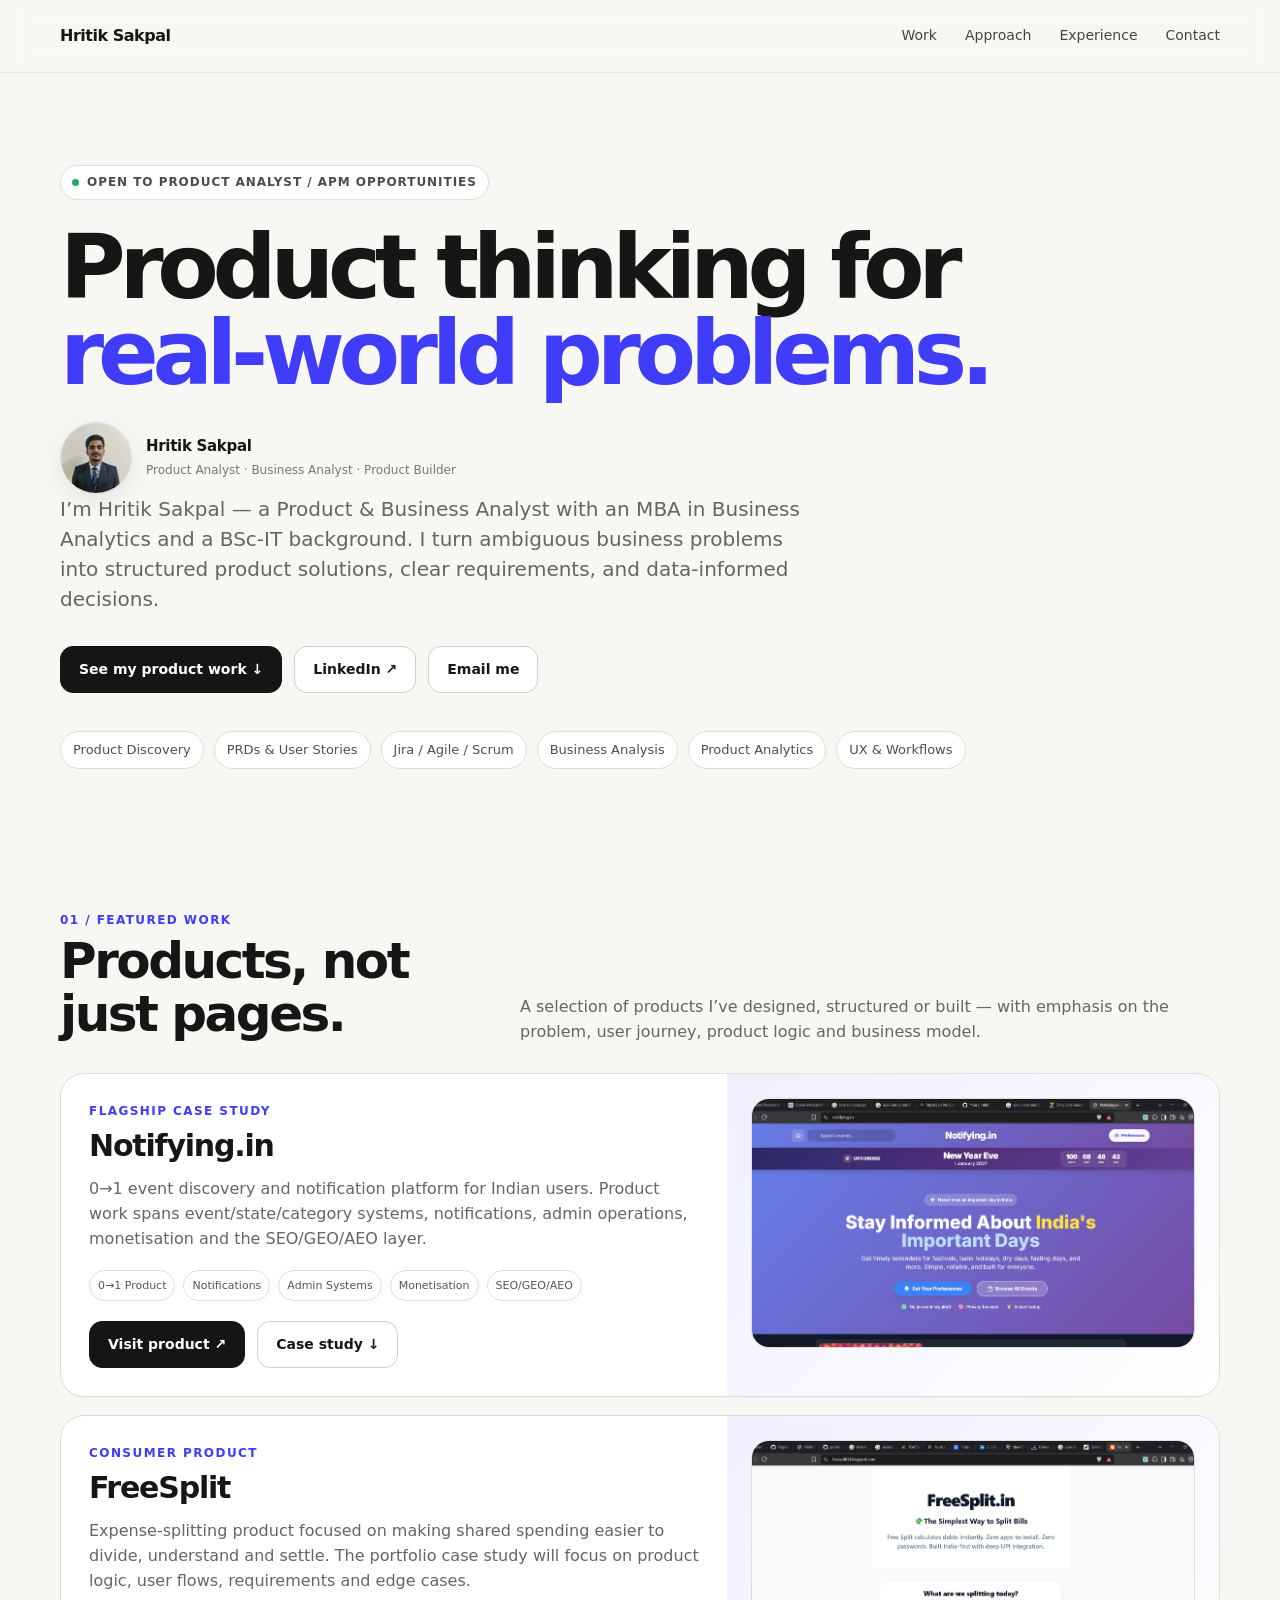
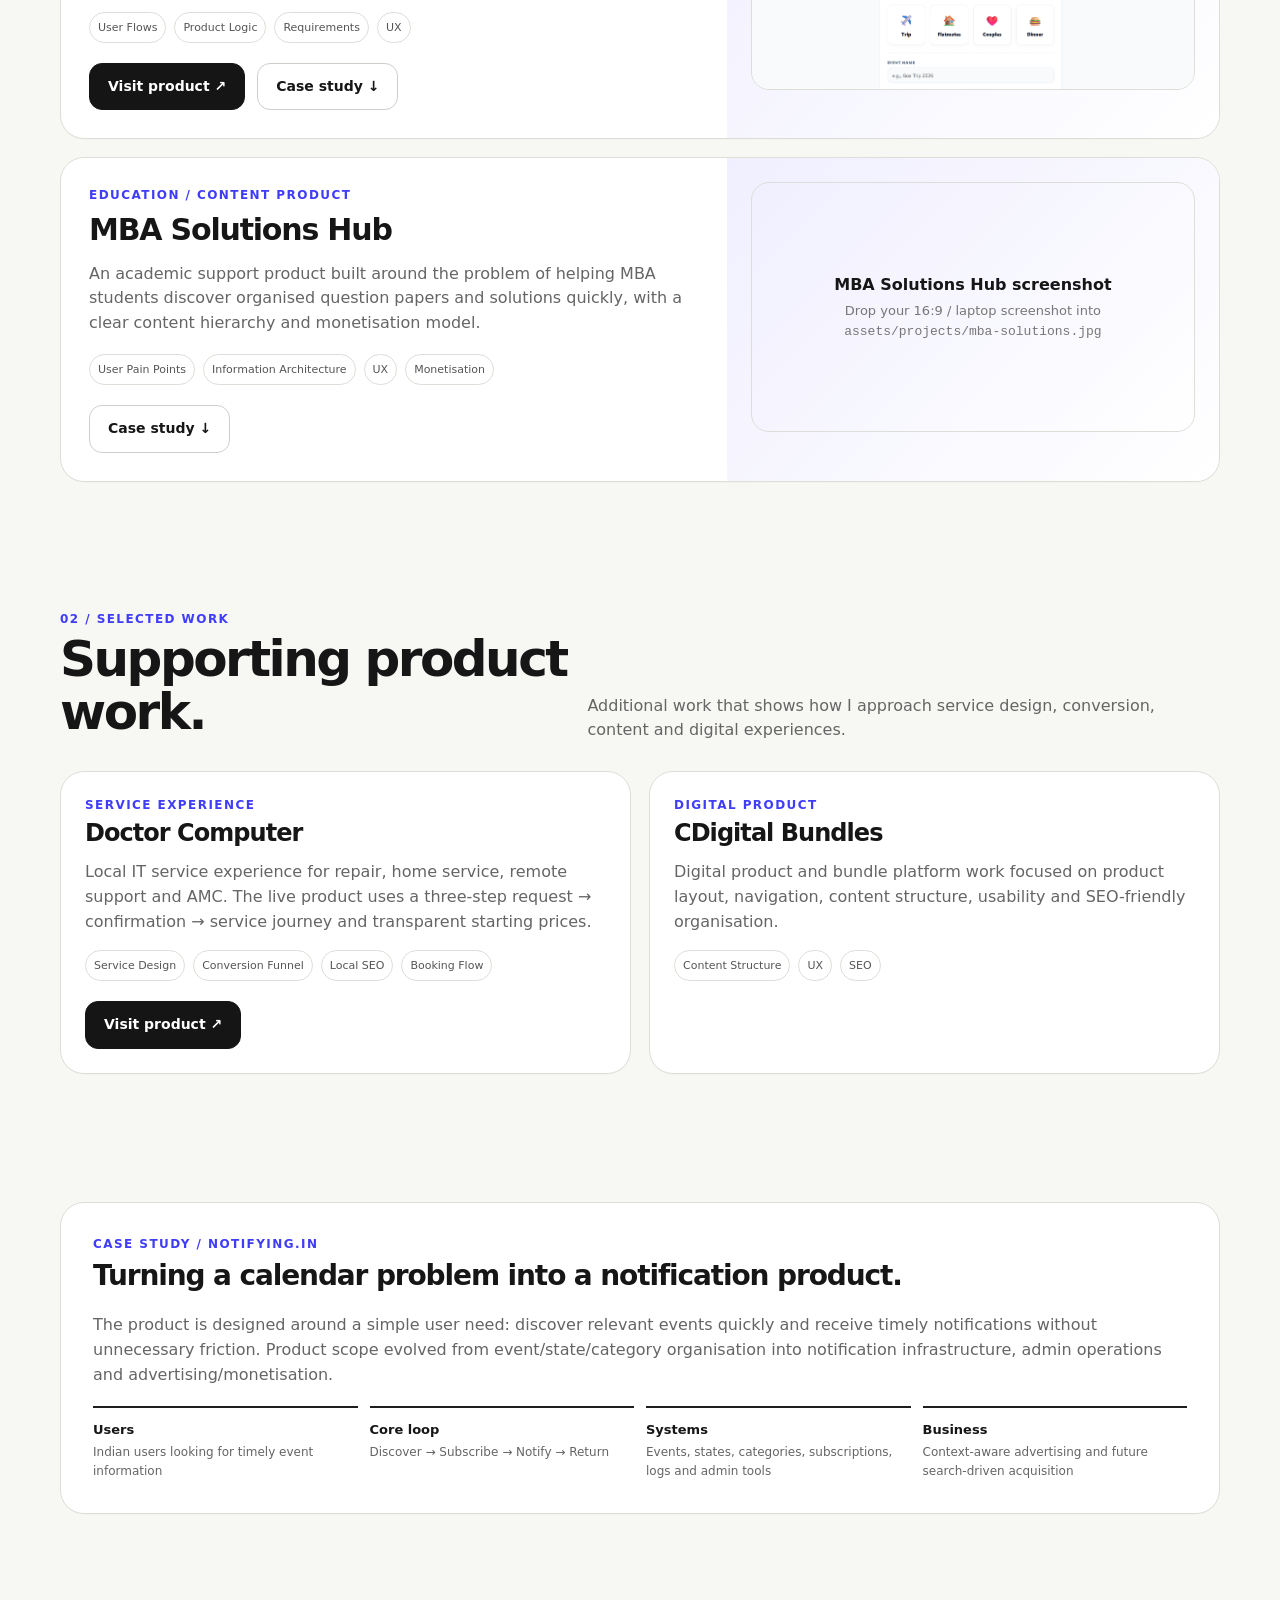
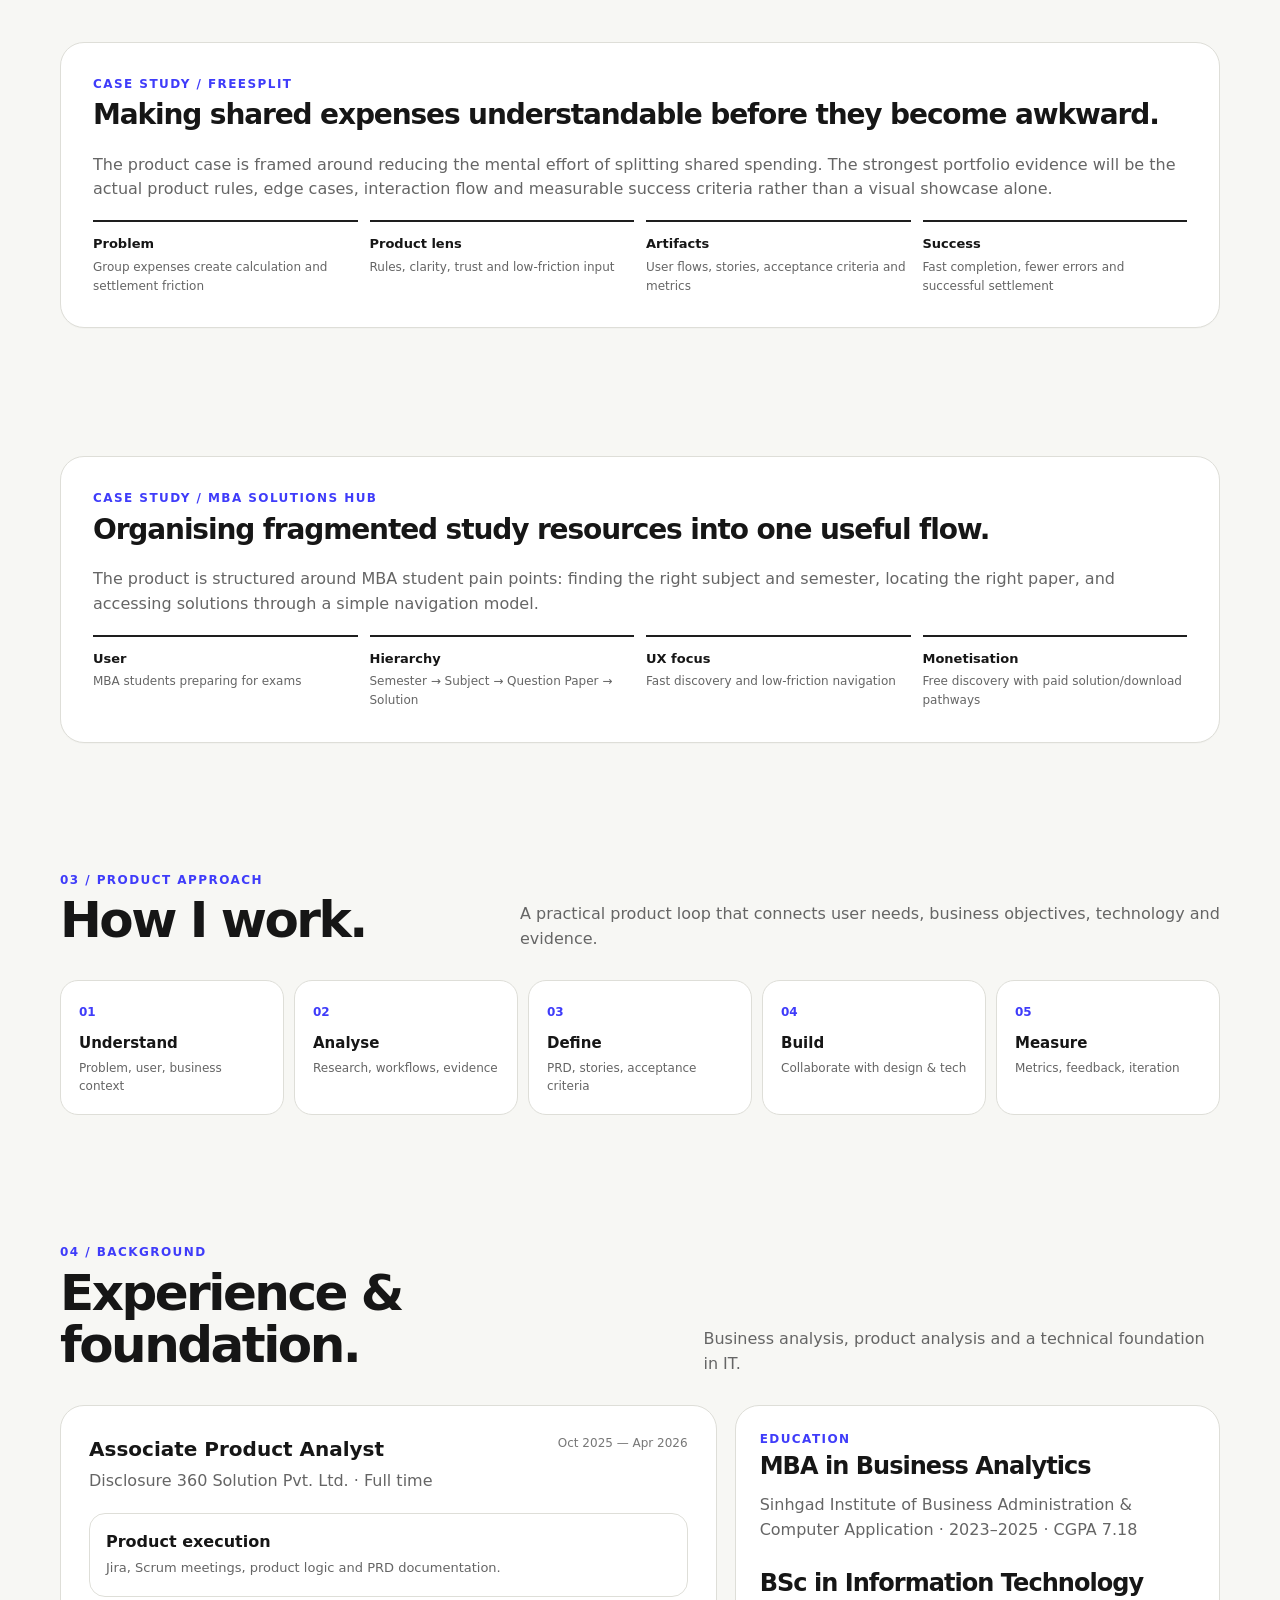
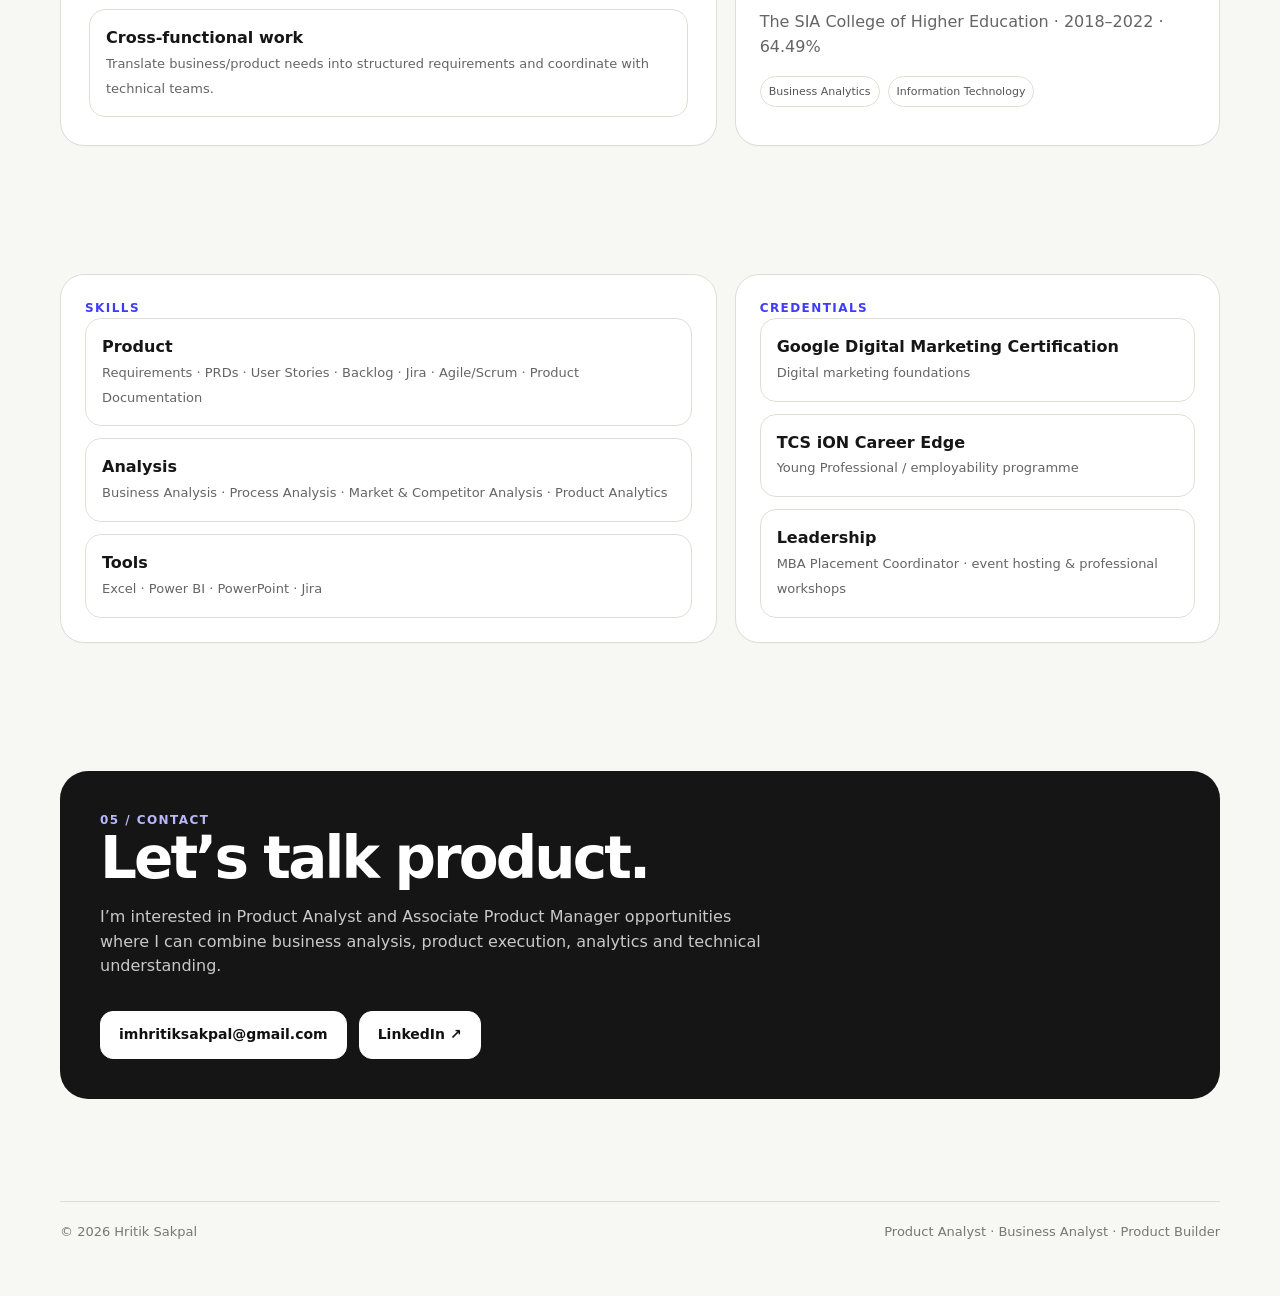
==== index.html @ 01fc37c3 "Update index.html" ====
<!doctype html>
<html lang="en">
<head>
<meta charset="utf-8" />
<meta name="viewport" content="width=device-width, initial-scale=1" />
<meta name="description" content="Hritik Sakpal is a Product Analyst and Business Analyst with an MBA in Business Analytics. Explore his product portfolio, case studies, product thinking, PRDs, analytics, UX workflows and digital products." />
<meta name="keywords" content="Hritik Sakpal, Hritik Sakpal Product Analyst, Hritik Sakpal portfolio, Product Analyst portfolio, Business Analyst portfolio, Associate Product Manager, APM portfolio, Product Management portfolio, Product Analytics, PRD, Jira, Agile, Scrum" />
<meta name="author" content="Hritik Sakpal" />
<meta name="robots" content="index, follow, max-image-preview:large, max-snippet:-1, max-video-preview:-1" />
<meta name="googlebot" content="index, follow, max-image-preview:large, max-snippet:-1, max-video-preview:-1" />
<meta name="theme-color" content="#f7f7f4" />
<link rel="canonical" href="https://hritiksakpal.github.io/portfolio/" />
<link rel="me" href="https://www.linkedin.com/in/hritik-sakpal/" />
<meta property="og:title" content="Hritik Sakpal — Product Analyst Portfolio" />
<meta property="og:description" content="Product case studies, product thinking, analytics, requirements, UX workflows and digital products by Hritik Sakpal." />
<meta property="og:type" content="profile" />
<meta property="og:url" content="https://hritiksakpal.github.io/portfolio/" />
<meta property="og:site_name" content="Hritik Sakpal" />
<meta property="og:locale" content="en_IN" />
<meta property="profile:first_name" content="Hritik" />
<meta property="profile:last_name" content="Sakpal" />
<meta property="og:image" content="https://hritiksakpal.github.io/portfolio/assets/profile.jpg" />
<meta property="og:image:alt" content="Hritik Sakpal — Product Analyst" />
<meta property="og:image:width" content="800" />
<meta property="og:image:height" content="800" />
<meta name="twitter:card" content="summary_large_image" />
<meta name="twitter:title" content="Hritik Sakpal — Product Analyst Portfolio" />
<meta name="twitter:description" content="Product case studies, product thinking, analytics, requirements, UX workflows and digital products by Hritik Sakpal." />
<meta name="twitter:image" content="https://hritiksakpal.github.io/portfolio/assets/profile.jpg" />
<meta name="twitter:image:alt" content="Hritik Sakpal — Product Analyst" />
<title>Hritik Sakpal | Product Analyst Portfolio | Business Analyst</title>

<script type="application/ld+json">
{
  "@context": "https://schema.org",
  "@graph": [
    {
      "@type": "ProfilePage",
      "@id": "https://hritiksakpal.github.io/portfolio/#profile",
      "url": "https://hritiksakpal.github.io/portfolio/",
      "name": "Hritik Sakpal — Product Analyst Portfolio",
      "inLanguage": "en-IN",
      "mainEntity": {
        "@id": "https://hritiksakpal.github.io/portfolio/#person"
      }
    },
    {
      "@type": "Person",
      "@id": "https://hritiksakpal.github.io/portfolio/#person",
      "name": "Hritik Sakpal",
      "url": "https://hritiksakpal.github.io/portfolio/",
      "image": "https://hritiksakpal.github.io/portfolio/assets/profile.jpg",
      "jobTitle": "Product Analyst",
      "description": "Product Analyst, Business Analyst and Product Builder focused on product discovery, requirements, product analytics, UX workflows and digital products.",
      "sameAs": [
        "https://www.linkedin.com/in/hritik-sakpal/",
        "https://github.com/hritiksakpal"
      ],
      "knowsAbout": [
        "Product Management",
        "Product Discovery",
        "Product Analytics",
        "Business Analysis",
        "Product Requirements",
        "PRDs",
        "User Stories",
        "Jira",
        "Agile",
        "Scrum",
        "UX Workflows",
        "Digital Products"
      ],
      "alumniOf": [
        {
          "@type": "EducationalOrganization",
          "name": "Sinhgad Institute of Business Administration & Computer Application, Lonavala"
        },
        {
          "@type": "EducationalOrganization",
          "name": "The SIA College of Higher Education"
        }
      ],
      "subjectOf": {
        "@id": "https://hritiksakpal.github.io/portfolio/#website"
      }
    },
    {
      "@type": "WebSite",
      "@id": "https://hritiksakpal.github.io/portfolio/#website",
      "url": "https://hritiksakpal.github.io/portfolio/",
      "name": "Hritik Sakpal",
      "description": "Hritik Sakpal's Product Analyst portfolio featuring product case studies, experience, education, skills and digital products.",
      "inLanguage": "en-IN",
      "publisher": {
        "@id": "https://hritiksakpal.github.io/portfolio/#person"
      }
    }
  ]
}
</script>
<style>
:root{--bg:#f7f7f4;--surface:#fff;--ink:#161616;--muted:#656565;--line:#deded8;--accent:#3f3cfa;--accent2:#ecebff;--dark:#151515;--shadow:0 18px 60px rgba(0,0,0,.08);--radius:24px}
*{box-sizing:border-box}html{scroll-behavior:smooth}body{margin:0;background:var(--bg);color:var(--ink);font-family:Inter,ui-sans-serif,system-ui,-apple-system,BlinkMacSystemFont,"Segoe UI",sans-serif;line-height:1.55}a{color:inherit;text-decoration:none}.wrap{width:min(1160px,92vw);margin:0 auto}
.nav{position:sticky;top:0;z-index:50;background:rgba(247,247,244,.88);backdrop-filter:blur(14px);border-bottom:1px solid rgba(222,222,216,.75)}.navin{height:72px;display:flex;align-items:center;justify-content:space-between}.brand{font-weight:800;letter-spacing:-.03em}.links{display:flex;gap:28px;font-size:14px;color:#444}.links a:hover{color:var(--accent)}
.hero{padding:92px 0 78px}.eyebrow{display:inline-flex;align-items:center;gap:8px;padding:7px 11px;border:1px solid var(--line);border-radius:999px;background:#fff;font-size:12px;font-weight:700;text-transform:uppercase;letter-spacing:.08em;color:#4c4c4c}.eyebrow i{width:7px;height:7px;border-radius:50%;background:#1fa762;display:block}.hero h1{font-size:clamp(48px,7vw,92px);line-height:.96;letter-spacing:-.07em;max-width:980px;margin:24px 0 22px}.hero h1 span{color:var(--accent)}.hero p{font-size:20px;line-height:1.5;color:var(--muted);max-width:760px;margin:0}.hero-actions{display:flex;gap:12px;flex-wrap:wrap;margin-top:32px}.btn{display:inline-flex;align-items:center;justify-content:center;gap:8px;padding:12px 18px;border-radius:13px;border:1px solid #cfcfca;font-weight:700;font-size:14px;background:var(--surface)}.btn.primary{background:var(--dark);color:#fff;border-color:var(--dark)}.btn:hover{transform:translateY(-1px)}
.strip{display:flex;gap:10px;flex-wrap:wrap;margin-top:38px}.pill{padding:8px 12px;border-radius:999px;border:1px solid var(--line);background:#fff;font-size:13px;color:#4f4f4f}
.section{padding:64px 0}.section-head{display:flex;justify-content:space-between;align-items:end;gap:20px;margin-bottom:28px}.section-kicker{font-size:12px;font-weight:800;letter-spacing:.12em;text-transform:uppercase;color:var(--accent)}.section h2{font-size:clamp(30px,4vw,50px);letter-spacing:-.05em;line-height:1.05;margin:5px 0}.section-lead{max-width:700px;color:var(--muted);margin:0}
.grid{display:grid;grid-template-columns:repeat(12,1fr);gap:18px}.card{background:var(--surface);border:1px solid var(--line);border-radius:var(--radius);box-shadow:0 1px 0 rgba(0,0,0,.02);overflow:hidden}.project{grid-column:span 12}.project .visual{padding:24px;background:linear-gradient(135deg,#f0efff,#ffffff)}.project-inner{display:grid;grid-template-columns:1.15fr .85fr;align-items:stretch}.project-copy{padding:28px}.project h3{margin:2px 0 8px;font-size:30px;letter-spacing:-.04em}.project p{color:var(--muted);margin:0 0 18px}.tags{display:flex;gap:8px;flex-wrap:wrap}.tag{font-size:11px;border:1px solid var(--line);padding:6px 8px;border-radius:999px;background:#fff;color:#555}.visual-box{border:1px solid var(--line);background:#fff;border-radius:18px;min-height:240px;padding:18px;position:relative;overflow:hidden}.visual-title{font-size:12px;text-transform:uppercase;letter-spacing:.11em;color:#8a8a8a}.metric{font-size:34px;font-weight:800;letter-spacing:-.05em;margin-top:10px}.mock-grid{display:grid;grid-template-columns:repeat(3,1fr);gap:10px;margin-top:18px}.mock{height:64px;border-radius:12px;background:#f0f0ec;border:1px solid #e4e4df}.mock.dark{background:#1c1c1c}.mock.purple{background:#eeedff}.bar{height:10px;border-radius:999px;background:#deded8;margin:10px 0}.bar.w1{width:80%}.bar.w2{width:60%}.bar.w3{width:88%}
.featured{grid-column:span 7}.side{grid-column:span 5}.mini{padding:24px}.mini h3{font-size:24px;letter-spacing:-.04em;margin:0 0 8px}.mini p{color:var(--muted);margin:0 0 16px}.list{display:grid;gap:12px}.list-item{padding:16px;border:1px solid var(--line);border-radius:16px;background:#fff}.list-item strong{display:block}.list-item span{color:var(--muted);font-size:13px}
.case{padding:32px}.case h3{font-size:28px;margin:0 0 12px;letter-spacing:-.04em}.case p{color:var(--muted)}.case-grid{display:grid;grid-template-columns:repeat(4,1fr);gap:12px;margin-top:18px}.case-stat{border-top:2px solid #1e1e1e;padding-top:9px}.case-stat b{font-size:13px}.case-stat span{display:block;color:var(--muted);font-size:12px;margin-top:2px}
.two{grid-column:span 6}.process{display:grid;grid-template-columns:repeat(5,1fr);gap:10px;margin-top:20px}.step{padding:18px;border:1px solid var(--line);border-radius:18px;background:#fff}.step b{font-size:12px;color:var(--accent)}.step strong{display:block;margin-top:8px;font-size:15px}.step span{display:block;color:var(--muted);font-size:12px;margin-top:4px}
.experience{padding:28px}.role{display:flex;justify-content:space-between;gap:20px;padding:20px 0;border-top:1px solid var(--line)}.role:first-child{border-top:0;padding-top:0}.role h3{margin:0;font-size:20px}.role p{margin:4px 0 0;color:var(--muted)}.role .date{font-size:12px;color:#777;white-space:nowrap}
.cta{padding:40px;border-radius:28px;background:var(--dark);color:#fff}.cta h2{font-size:clamp(34px,5vw,58px);letter-spacing:-.05em;line-height:1.03;margin:0 0 12px}.cta p{color:#c9c9c9;max-width:680px}.cta .btn{background:#fff;color:#111;border-color:#fff}
footer{padding:38px 0 54px;color:#777;font-size:13px}.foot{display:flex;justify-content:space-between;gap:20px;flex-wrap:wrap;border-top:1px solid var(--line);padding-top:20px}
.reveal{opacity:0;transform:translateY(14px);transition:opacity .7s ease,transform .7s ease}.reveal.on{opacity:1;transform:none}
@media(max-width:900px){.project-inner{grid-template-columns:1fr}.featured,.side,.two{grid-column:span 12}.process{grid-template-columns:1fr 1fr}.links{gap:14px}.hero{padding-top:68px}}
@media(max-width:620px){.navin{height:64px}.links{display:none}.hero h1{font-size:52px}.hero p{font-size:17px}.section{padding:46px 0}.case-grid{grid-template-columns:1fr 1fr}.process{grid-template-columns:1fr}.role{flex-direction:column;gap:6px}}

.profile-row{display:flex;align-items:center;gap:14px;margin-top:26px}
.profile-image{width:72px;height:72px;border-radius:50%;object-fit:cover;display:block;border:1px solid var(--line);background:#fff;box-shadow:0 8px 24px rgba(0,0,0,.08)}
.profile-copy strong{display:block;font-size:15px;letter-spacing:-.02em}
.profile-copy span{display:block;margin-top:3px;color:#777;font-size:12px}
.background-grid,.credentials-layout{grid-template-columns:1.15fr .85fr}
.project-media{position:relative;width:100%;aspect-ratio:16/9;border:1px solid var(--line);border-radius:18px;overflow:hidden;background:linear-gradient(135deg,#f0efff,#ffffff)}
.project-media img{width:100%;height:100%;display:block;object-fit:cover}
.project-media.placeholder{display:flex;align-items:center;justify-content:center;text-align:center;padding:24px}
.project-media.placeholder .media-placeholder{color:#777;font-size:13px;line-height:1.5}
.project-media.placeholder .media-placeholder strong{display:block;color:#161616;font-size:16px;margin-bottom:4px}
@media(max-width:900px){.background-grid,.credentials-layout{grid-template-columns:1fr}}
</style>

    <meta name="google-site-verification" content="WRxFPQ5Yt60SPWiBbormxgUDwI6-xr9jmQEeYczNBmA" />

</head>
<body>
<header class="nav"><div class="wrap navin"><a class="brand" href="#top">Hritik Sakpal</a><nav class="links"><a href="#work">Work</a><a href="#approach">Approach</a><a href="#experience">Experience</a><a href="#contact">Contact</a></nav></div></header>
<!-- Profile image source: upload your photo as assets/profile.jpg. Replace the file to update the homepage profile photo. -->
<main id="top">
<section class="hero wrap reveal">
  <div class="eyebrow"><i></i> Open to Product Analyst / APM opportunities</div>
  <h1>Product thinking for <span>real-world problems.</span></h1>
  <div class="profile-row"><img class="profile-image" src="assets/profile.jpg?v=2" alt="Hritik Sakpal" onerror="this.onerror=null;this.src='https://avatars.githubusercontent.com/u/251476226?v=4';"><div class="profile-copy"><strong>Hritik Sakpal</strong><span>Product Analyst · Business Analyst · Product Builder</span></div></div>
  <p>I’m Hritik Sakpal — a Product & Business Analyst with an MBA in Business Analytics and a BSc-IT background. I turn ambiguous business problems into structured product solutions, clear requirements, and data-informed decisions.</p>
  <div class="hero-actions"><a class="btn primary" href="#work">See my product work ↓</a><a class="btn" href="https://www.linkedin.com/in/hritik-sakpal" target="_blank" rel="noreferrer">LinkedIn ↗</a><a class="btn" href="mailto:imhritiksakpal@gmail.com">Email me</a></div>
  <div class="strip"><span class="pill">Product Discovery</span><span class="pill">PRDs & User Stories</span><span class="pill">Jira / Agile / Scrum</span><span class="pill">Business Analysis</span><span class="pill">Product Analytics</span><span class="pill">UX & Workflows</span></div>
</section>

<section id="work" class="section wrap">
  <div class="section-head reveal"><div><div class="section-kicker">01 / Featured work</div><h2>Products, not just pages.</h2></div><p class="section-lead">A selection of products I’ve designed, structured or built — with emphasis on the problem, user journey, product logic and business model.</p></div>
  <div class="grid">
    <article class="card project reveal">
      <div class="project-inner">
        <div class="project-copy"><div class="section-kicker">Flagship case study</div><h3>Notifying.in</h3><p>0→1 event discovery and notification platform for Indian users. Product work spans event/state/category systems, notifications, admin operations, monetisation and the SEO/GEO/AEO layer.</p><div class="tags"><span class="tag">0→1 Product</span><span class="tag">Notifications</span><span class="tag">Admin Systems</span><span class="tag">Monetisation</span><span class="tag">SEO/GEO/AEO</span></div><div class="hero-actions" style="margin-top:20px"><a class="btn primary" href="https://notifying.in" target="_blank" rel="noreferrer">Visit product ↗</a><a class="btn" href="#notifying-case">Case study ↓</a></div></div>
        <div class="visual"><div class="project-media placeholder" data-image="assets/projects/notifying-in.jpg" data-alt="Notifying.in project screenshot"><div class="media-placeholder"><strong>Notifying.in screenshot</strong>Drop your 16:9 / laptop screenshot into <code>assets/projects/notifying-in.jpg</code></div></div></div>
      </div>
    </article>

    <article class="card project reveal">
      <div class="project-inner">
        <div class="project-copy"><div class="section-kicker">Consumer product</div><h3>FreeSplit</h3><p>Expense-splitting product focused on making shared spending easier to divide, understand and settle. The portfolio case study will focus on product logic, user flows, requirements and edge cases.</p><div class="tags"><span class="tag">User Flows</span><span class="tag">Product Logic</span><span class="tag">Requirements</span><span class="tag">UX</span></div><div class="hero-actions" style="margin-top:20px"><a class="btn primary" href="https://freesplit.in" target="_blank" rel="noreferrer">Visit product ↗</a><a class="btn" href="#freesplit-case">Case study ↓</a></div></div>
        <div class="visual"><div class="project-media placeholder" data-image="assets/projects/freesplit.jpg" data-alt="FreeSplit project screenshot"><div class="media-placeholder"><strong>FreeSplit screenshot</strong>Drop your 16:9 / laptop screenshot into <code>assets/projects/freesplit.jpg</code></div></div></div>
      </div>
    </article>

    <article class="card project reveal">
      <div class="project-inner">
        <div class="project-copy"><div class="section-kicker">Education / content product</div><h3>MBA Solutions Hub</h3><p>An academic support product built around the problem of helping MBA students discover organised question papers and solutions quickly, with a clear content hierarchy and monetisation model.</p><div class="tags"><span class="tag">User Pain Points</span><span class="tag">Information Architecture</span><span class="tag">UX</span><span class="tag">Monetisation</span></div><div class="hero-actions" style="margin-top:20px"><a class="btn" href="#mba-case">Case study ↓</a></div></div>
        <div class="visual"><div class="project-media placeholder" data-image="assets/projects/mba-solutions.jpg" data-alt="MBA Solutions Hub project screenshot"><div class="media-placeholder"><strong>MBA Solutions Hub screenshot</strong>Drop your 16:9 / laptop screenshot into <code>assets/projects/mba-solutions.jpg</code></div></div></div>
      </div>
    </article>
  </div>
</section>

<section class="section wrap">
  <div class="section-head reveal"><div><div class="section-kicker">02 / Selected work</div><h2>Supporting product work.</h2></div><p class="section-lead">Additional work that shows how I approach service design, conversion, content and digital experiences.</p></div>
  <div class="grid">
    <article class="card mini two reveal"><div class="section-kicker">Service experience</div><h3>Doctor Computer</h3><p>Local IT service experience for repair, home service, remote support and AMC. The live product uses a three-step request → confirmation → service journey and transparent starting prices.</p><div class="tags"><span class="tag">Service Design</span><span class="tag">Conversion Funnel</span><span class="tag">Local SEO</span><span class="tag">Booking Flow</span></div><div class="hero-actions" style="margin-top:20px"><a class="btn primary" href="https://www.doctorcomputer.in" target="_blank" rel="noreferrer">Visit product ↗</a></div></article>
    <article class="card mini two reveal"><div class="section-kicker">Digital product</div><h3>CDigital Bundles</h3><p>Digital product and bundle platform work focused on product layout, navigation, content structure, usability and SEO-friendly organisation.</p><div class="tags"><span class="tag">Content Structure</span><span class="tag">UX</span><span class="tag">SEO</span></div></article>
  </div>
</section>

<section id="notifying-case" class="section wrap"><article class="card case reveal"><div class="section-kicker">Case study / Notifying.in</div><h3>Turning a calendar problem into a notification product.</h3><p>The product is designed around a simple user need: discover relevant events quickly and receive timely notifications without unnecessary friction. Product scope evolved from event/state/category organisation into notification infrastructure, admin operations and advertising/monetisation.</p><div class="case-grid"><div class="case-stat"><b>Users</b><span>Indian users looking for timely event information</span></div><div class="case-stat"><b>Core loop</b><span>Discover → Subscribe → Notify → Return</span></div><div class="case-stat"><b>Systems</b><span>Events, states, categories, subscriptions, logs and admin tools</span></div><div class="case-stat"><b>Business</b><span>Context-aware advertising and future search-driven acquisition</span></div></div></article></section>
<section id="freesplit-case" class="section wrap"><article class="card case reveal"><div class="section-kicker">Case study / FreeSplit</div><h3>Making shared expenses understandable before they become awkward.</h3><p>The product case is framed around reducing the mental effort of splitting shared spending. The strongest portfolio evidence will be the actual product rules, edge cases, interaction flow and measurable success criteria rather than a visual showcase alone.</p><div class="case-grid"><div class="case-stat"><b>Problem</b><span>Group expenses create calculation and settlement friction</span></div><div class="case-stat"><b>Product lens</b><span>Rules, clarity, trust and low-friction input</span></div><div class="case-stat"><b>Artifacts</b><span>User flows, stories, acceptance criteria and metrics</span></div><div class="case-stat"><b>Success</b><span>Fast completion, fewer errors and successful settlement</span></div></div></article></section>
<section id="mba-case" class="section wrap"><article class="card case reveal"><div class="section-kicker">Case study / MBA Solutions Hub</div><h3>Organising fragmented study resources into one useful flow.</h3><p>The product is structured around MBA student pain points: finding the right subject and semester, locating the right paper, and accessing solutions through a simple navigation model.</p><div class="case-grid"><div class="case-stat"><b>User</b><span>MBA students preparing for exams</span></div><div class="case-stat"><b>Hierarchy</b><span>Semester → Subject → Question Paper → Solution</span></div><div class="case-stat"><b>UX focus</b><span>Fast discovery and low-friction navigation</span></div><div class="case-stat"><b>Monetisation</b><span>Free discovery with paid solution/download pathways</span></div></div></article></section>

<section id="approach" class="section wrap"><div class="section-head reveal"><div><div class="section-kicker">03 / Product approach</div><h2>How I work.</h2></div><p class="section-lead">A practical product loop that connects user needs, business objectives, technology and evidence.</p></div><div class="process reveal"><div class="step"><b>01</b><strong>Understand</strong><span>Problem, user, business context</span></div><div class="step"><b>02</b><strong>Analyse</strong><span>Research, workflows, evidence</span></div><div class="step"><b>03</b><strong>Define</strong><span>PRD, stories, acceptance criteria</span></div><div class="step"><b>04</b><strong>Build</strong><span>Collaborate with design & tech</span></div><div class="step"><b>05</b><strong>Measure</strong><span>Metrics, feedback, iteration</span></div></div></section>

<section id="experience" class="section wrap"><div class="section-head reveal"><div><div class="section-kicker">04 / Background</div><h2>Experience & foundation.</h2></div><p class="section-lead">Business analysis, product analysis and a technical foundation in IT.</p></div><div class="grid background-grid"><article class="card experience reveal"><div class="role"><div><h3>Associate Product Analyst</h3><p>Disclosure 360 Solution Pvt. Ltd. · Full time</p></div><div class="date">Oct 2025 — Apr 2026</div></div><div class="list"><div class="list-item"><strong>Product execution</strong><span>Jira, Scrum meetings, product logic and PRD documentation.</span></div><div class="list-item"><strong>Cross-functional work</strong><span>Translate business/product needs into structured requirements and coordinate with technical teams.</span></div></div></article><aside class="card mini education-card reveal"><div class="section-kicker">Education</div><h3>MBA in Business Analytics</h3><p>Sinhgad Institute of Business Administration & Computer Application · 2023–2025 · CGPA 7.18</p><h3 style="margin-top:22px">BSc in Information Technology</h3><p>The SIA College of Higher Education · 2018–2022 · 64.49%</p><div class="tags"><span class="tag">Business Analytics</span><span class="tag">Information Technology</span></div></aside></div></section>

<section class="section wrap"><div class="grid credentials-layout"><article class="card mini reveal"><div class="section-kicker">Skills</div><div class="list"><div class="list-item"><strong>Product</strong><span>Requirements · PRDs · User Stories · Backlog · Jira · Agile/Scrum · Product Documentation</span></div><div class="list-item"><strong>Analysis</strong><span>Business Analysis · Process Analysis · Market & Competitor Analysis · Product Analytics</span></div><div class="list-item"><strong>Tools</strong><span>Excel · Power BI · PowerPoint · Jira</span></div></div></article><article class="card mini reveal"><div class="section-kicker">Credentials</div><div class="list"><div class="list-item"><strong>Google Digital Marketing Certification</strong><span>Digital marketing foundations</span></div><div class="list-item"><strong>TCS iON Career Edge</strong><span>Young Professional / employability programme</span></div><div class="list-item"><strong>Leadership</strong><span>MBA Placement Coordinator · event hosting & professional workshops</span></div></div></article></div></section>

<section id="contact" class="section wrap"><div class="cta reveal"><div class="section-kicker" style="color:#b9b7ff">05 / Contact</div><h2>Let’s talk product.</h2><p>I’m interested in Product Analyst and Associate Product Manager opportunities where I can combine business analysis, product execution, analytics and technical understanding.</p><div class="hero-actions"><a class="btn" href="mailto:imhritiksakpal@gmail.com">imhritiksakpal@gmail.com</a><a class="btn" href="https://www.linkedin.com/in/hritik-sakpal" target="_blank" rel="noreferrer">LinkedIn ↗</a></div></div></section>
</main>
<footer><div class="wrap foot"><span>© 2026 Hritik Sakpal</span><span>Product Analyst · Business Analyst · Product Builder</span></div></footer>
<script>
const obs=new IntersectionObserver(es=>es.forEach(e=>{if(e.isIntersecting)e.target.classList.add('on')}),{threshold:.08});
document.querySelectorAll('.reveal').forEach(el=>obs.observe(el));

document.querySelectorAll('.project-media[data-image]').forEach(media=>{
  const src=media.dataset.image;
  const alt=media.dataset.alt || 'Project screenshot';
  const img=new Image();
  img.onload=()=>{
    media.classList.remove('placeholder');
    media.innerHTML='';
    img.alt=alt;
    img.loading='lazy';
    media.appendChild(img);
  };
  img.onerror=()=>{};
  img.src=src;
});
</script>
</body>
</html>
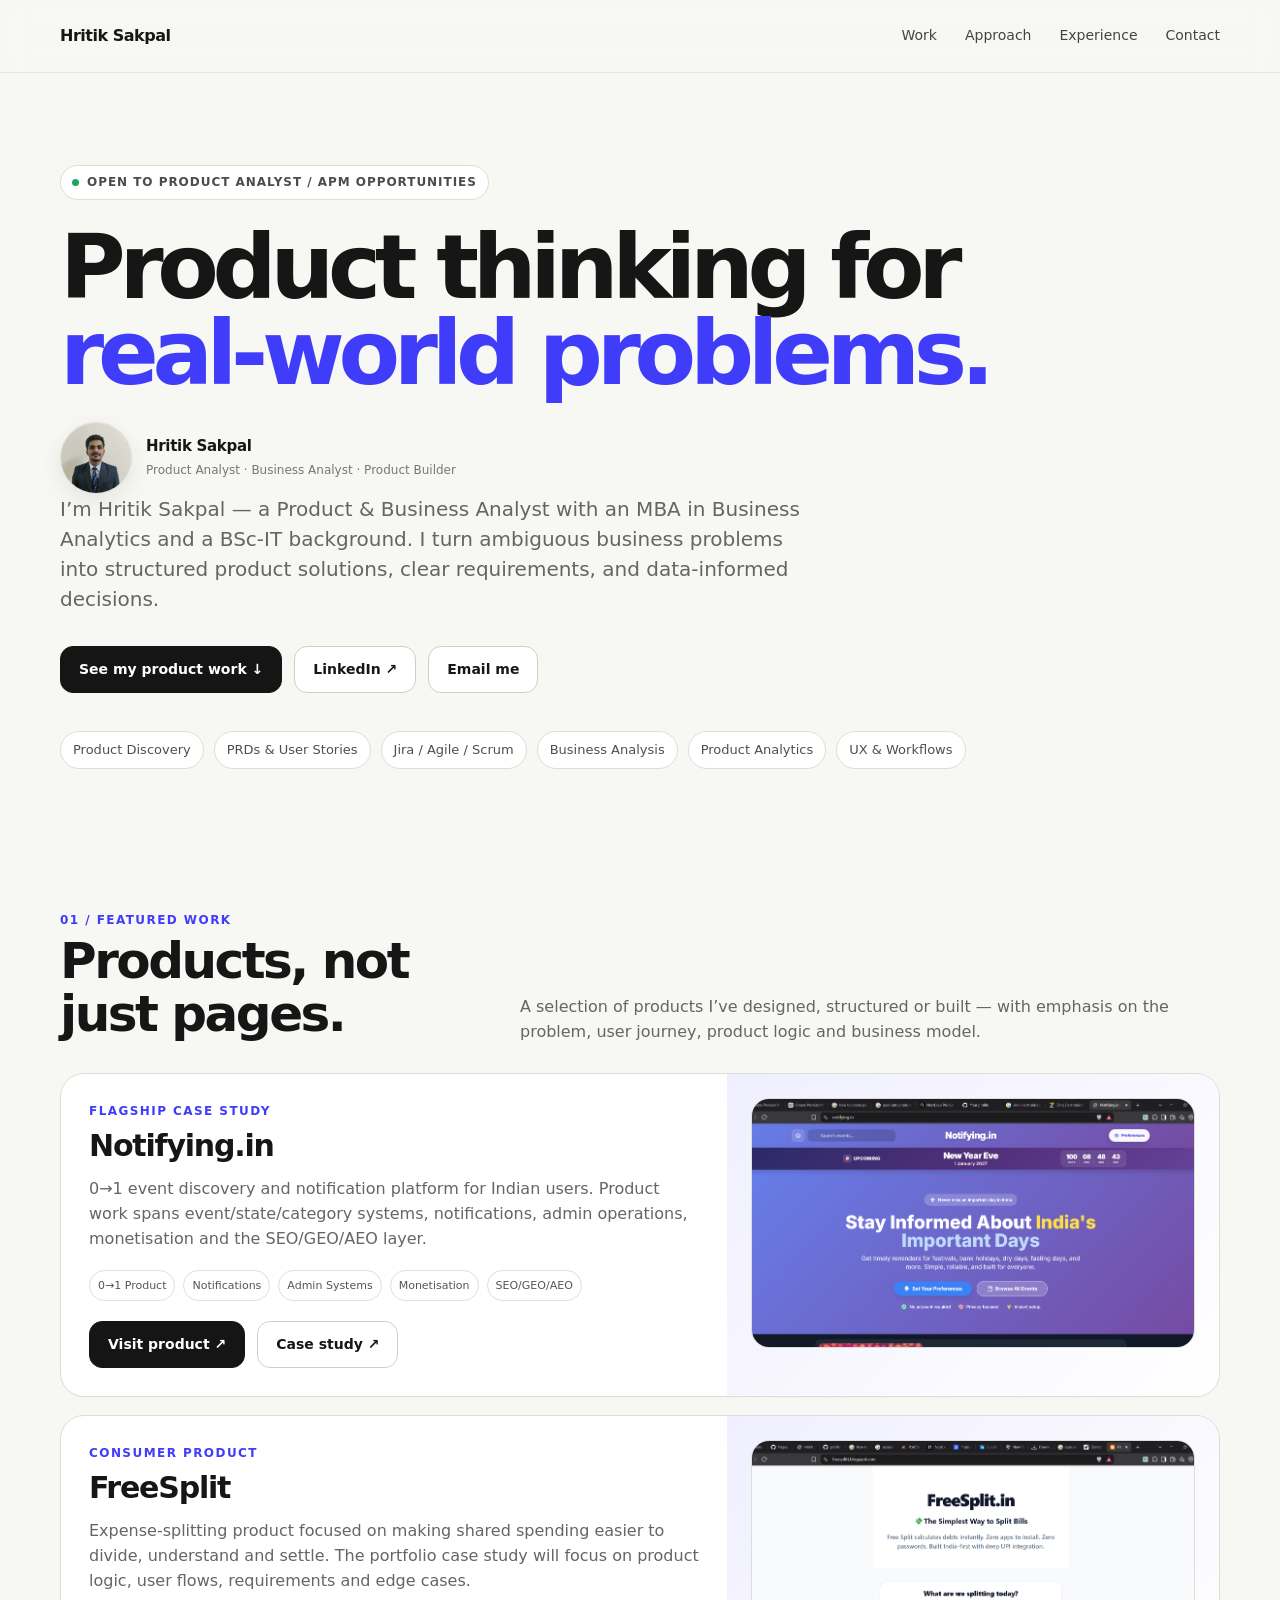
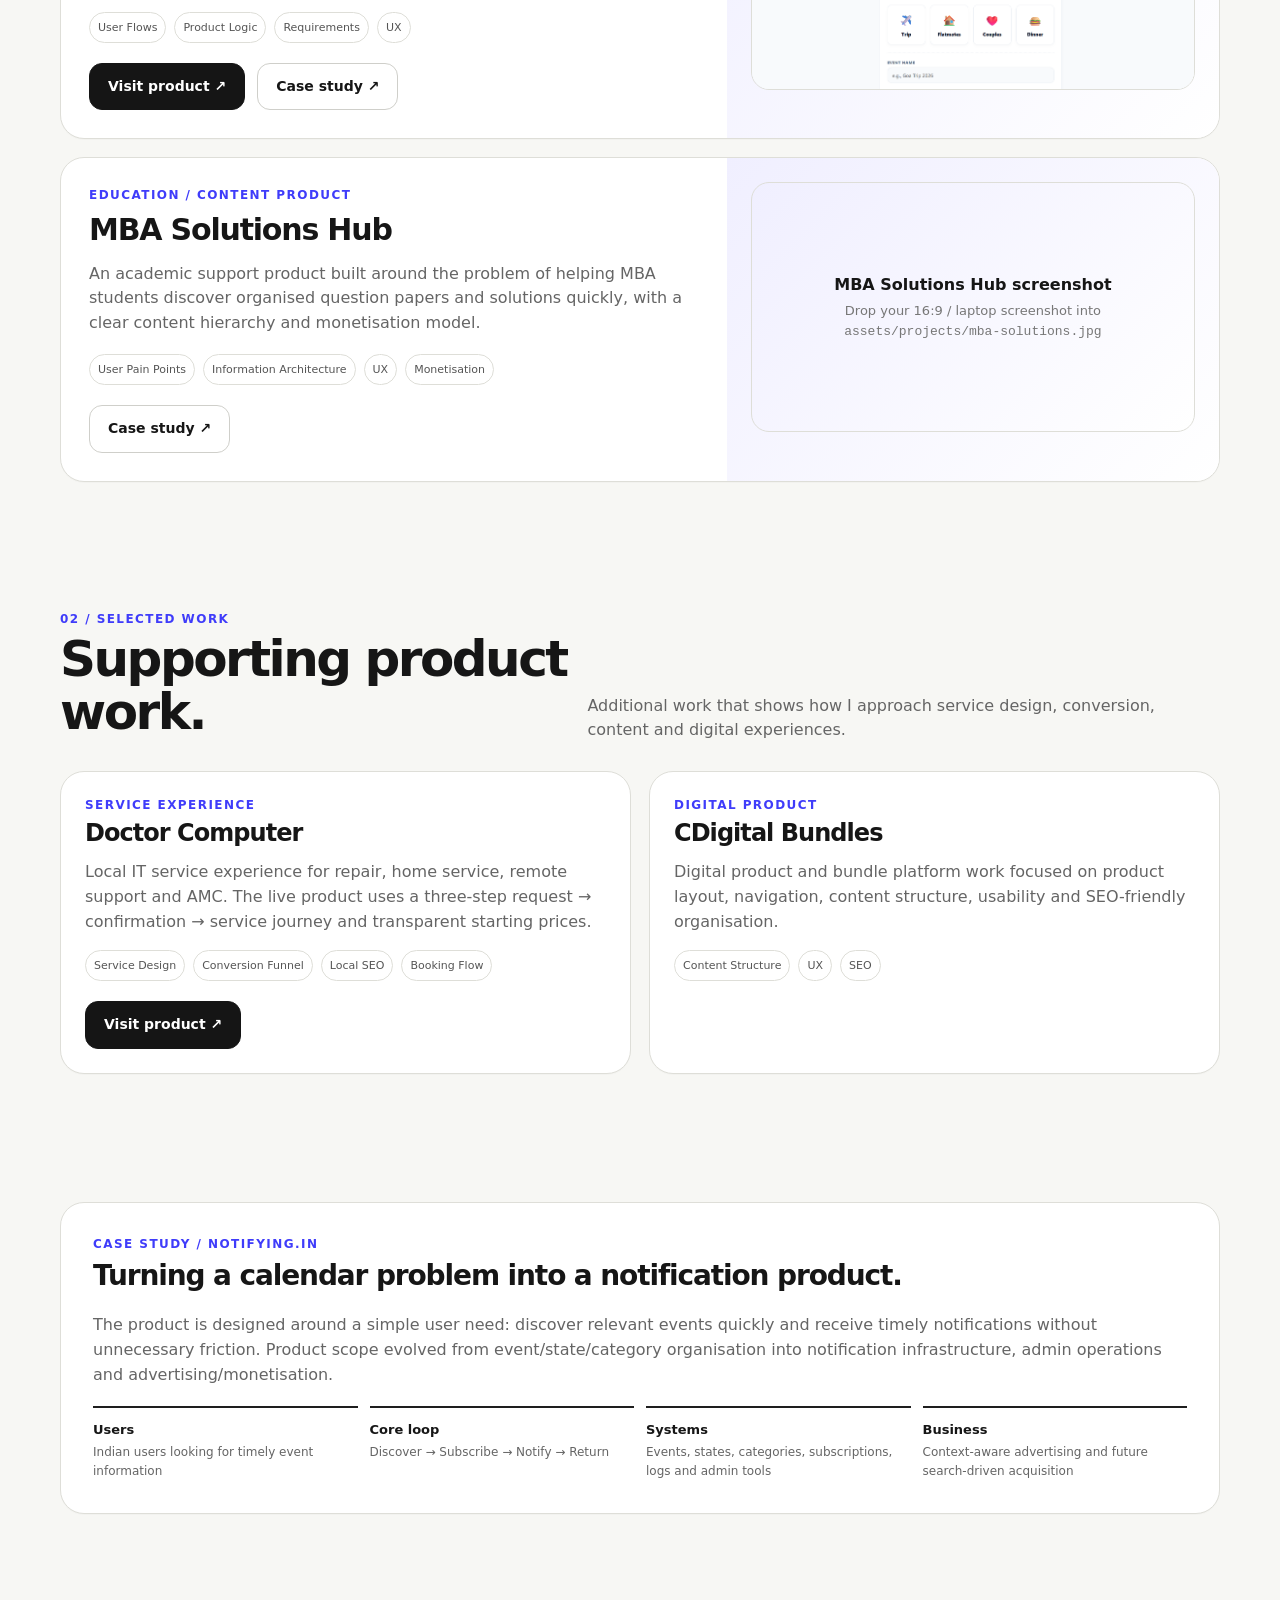
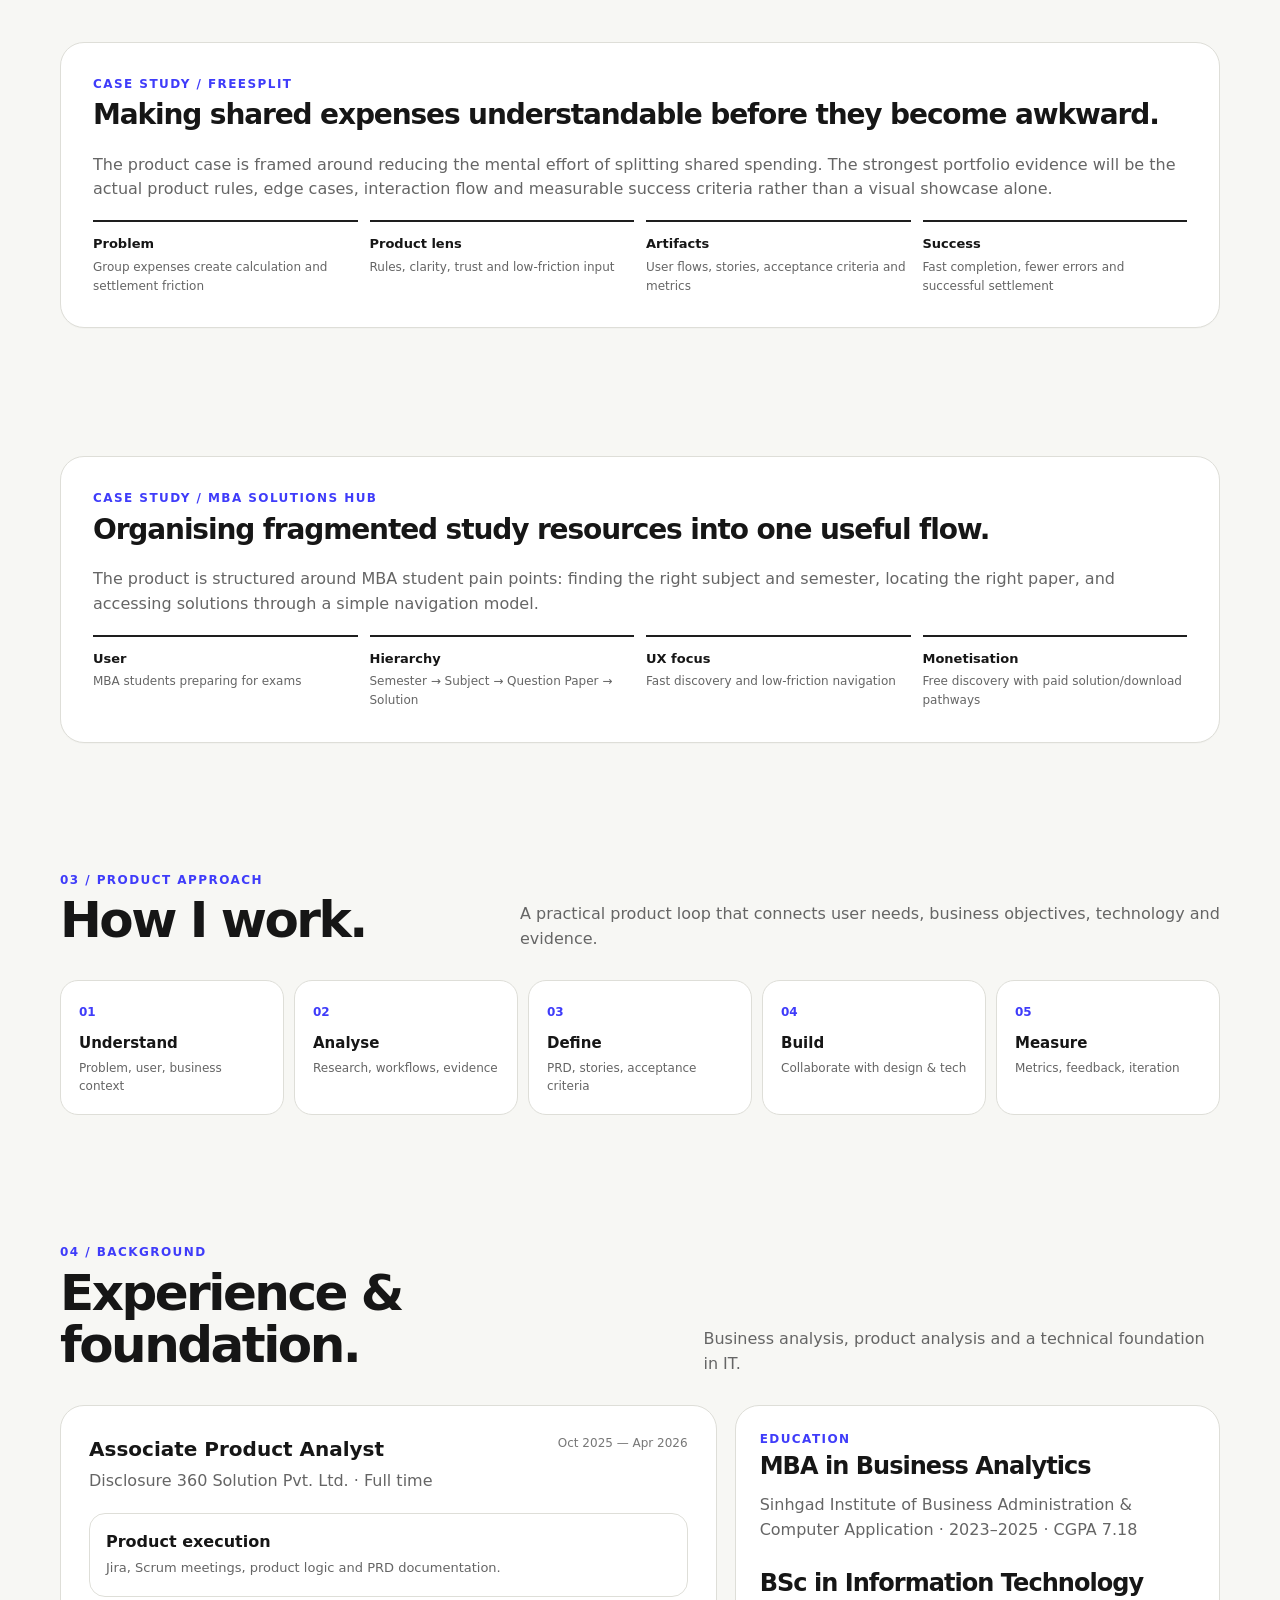
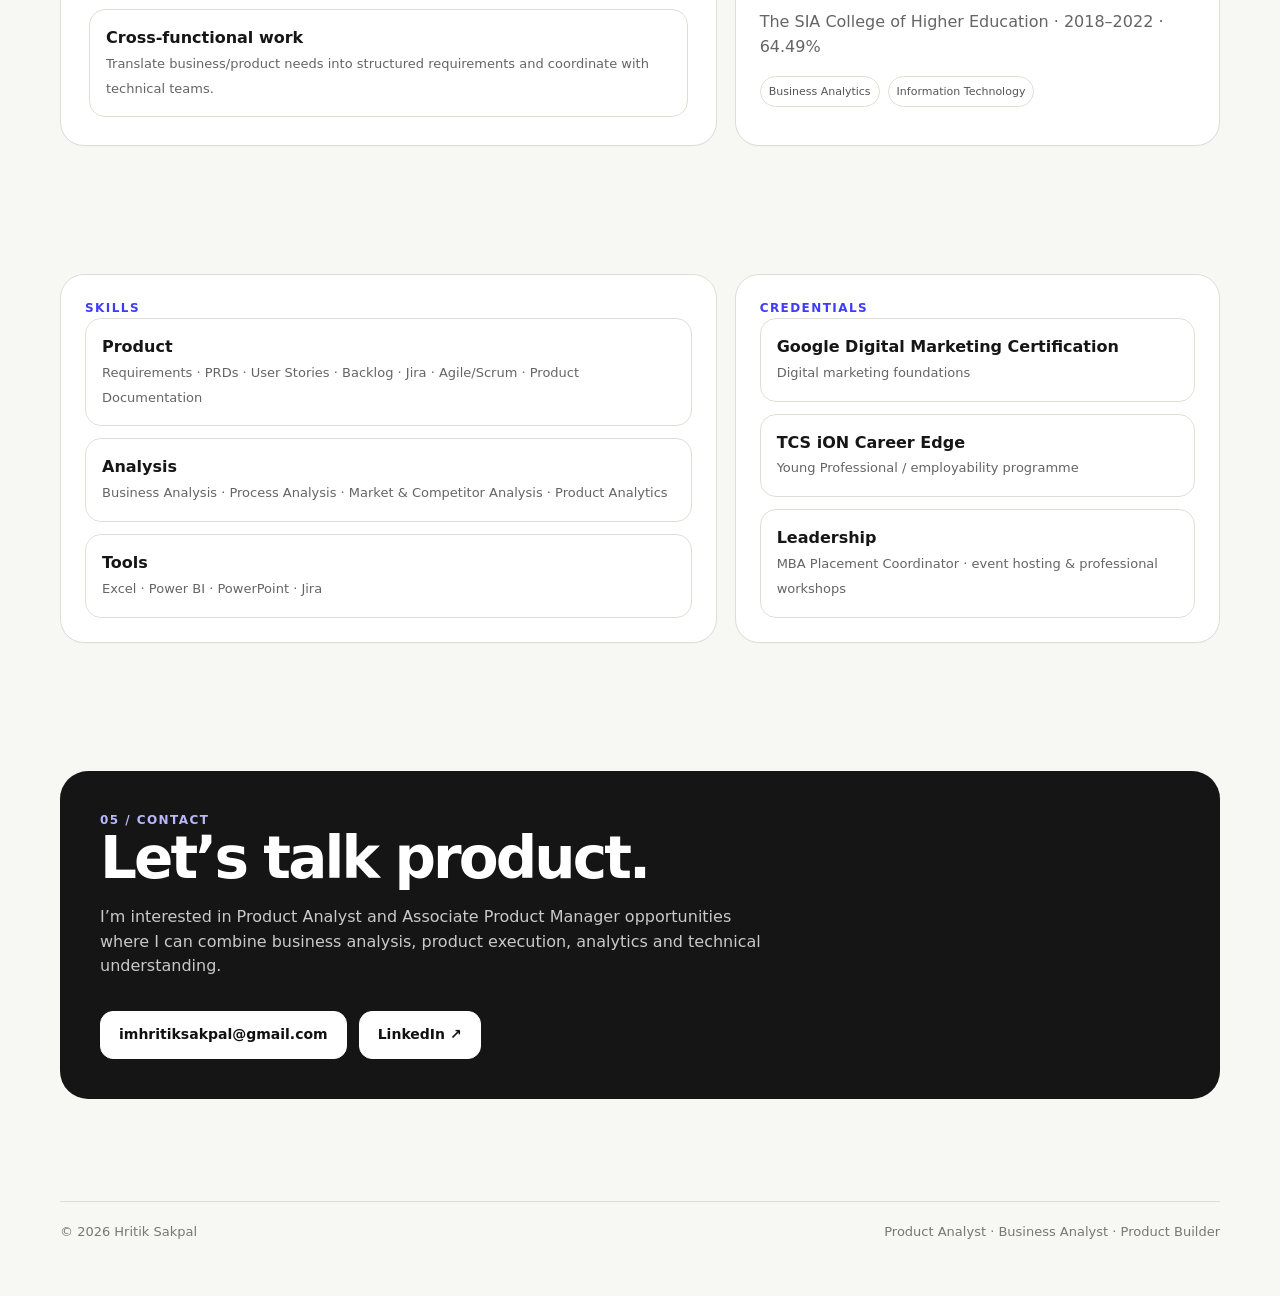
==== commit 4e99380a: "Link featured work to full case studies" ====
--- a/index.html
+++ b/index.html
@@ -150,21 +150,21 @@
   <div class="grid">
     <article class="card project reveal">
       <div class="project-inner">
-        <div class="project-copy"><div class="section-kicker">Flagship case study</div><h3>Notifying.in</h3><p>0→1 event discovery and notification platform for Indian users. Product work spans event/state/category systems, notifications, admin operations, monetisation and the SEO/GEO/AEO layer.</p><div class="tags"><span class="tag">0→1 Product</span><span class="tag">Notifications</span><span class="tag">Admin Systems</span><span class="tag">Monetisation</span><span class="tag">SEO/GEO/AEO</span></div><div class="hero-actions" style="margin-top:20px"><a class="btn primary" href="https://notifying.in" target="_blank" rel="noreferrer">Visit product ↗</a><a class="btn" href="#notifying-case">Case study ↓</a></div></div>
+        <div class="project-copy"><div class="section-kicker">Flagship case study</div><h3>Notifying.in</h3><p>0→1 event discovery and notification platform for Indian users. Product work spans event/state/category systems, notifications, admin operations, monetisation and the SEO/GEO/AEO layer.</p><div class="tags"><span class="tag">0→1 Product</span><span class="tag">Notifications</span><span class="tag">Admin Systems</span><span class="tag">Monetisation</span><span class="tag">SEO/GEO/AEO</span></div><div class="hero-actions" style="margin-top:20px"><a class="btn primary" href="https://notifying.in" target="_blank" rel="noreferrer">Visit product ↗</a><a class="btn" href="notifying-in.html">Case study ↗</a></div></div>
         <div class="visual"><div class="project-media placeholder" data-image="assets/projects/notifying-in.jpg" data-alt="Notifying.in project screenshot"><div class="media-placeholder"><strong>Notifying.in screenshot</strong>Drop your 16:9 / laptop screenshot into <code>assets/projects/notifying-in.jpg</code></div></div></div>
       </div>
     </article>
 
     <article class="card project reveal">
       <div class="project-inner">
-        <div class="project-copy"><div class="section-kicker">Consumer product</div><h3>FreeSplit</h3><p>Expense-splitting product focused on making shared spending easier to divide, understand and settle. The portfolio case study will focus on product logic, user flows, requirements and edge cases.</p><div class="tags"><span class="tag">User Flows</span><span class="tag">Product Logic</span><span class="tag">Requirements</span><span class="tag">UX</span></div><div class="hero-actions" style="margin-top:20px"><a class="btn primary" href="https://freesplit.in" target="_blank" rel="noreferrer">Visit product ↗</a><a class="btn" href="#freesplit-case">Case study ↓</a></div></div>
+        <div class="project-copy"><div class="section-kicker">Consumer product</div><h3>FreeSplit</h3><p>Expense-splitting product focused on making shared spending easier to divide, understand and settle. The portfolio case study will focus on product logic, user flows, requirements and edge cases.</p><div class="tags"><span class="tag">User Flows</span><span class="tag">Product Logic</span><span class="tag">Requirements</span><span class="tag">UX</span></div><div class="hero-actions" style="margin-top:20px"><a class="btn primary" href="https://freesplit.in" target="_blank" rel="noreferrer">Visit product ↗</a><a class="btn" href="freesplit.html">Case study ↗</a></div></div>
         <div class="visual"><div class="project-media placeholder" data-image="assets/projects/freesplit.jpg" data-alt="FreeSplit project screenshot"><div class="media-placeholder"><strong>FreeSplit screenshot</strong>Drop your 16:9 / laptop screenshot into <code>assets/projects/freesplit.jpg</code></div></div></div>
       </div>
     </article>
 
     <article class="card project reveal">
       <div class="project-inner">
-        <div class="project-copy"><div class="section-kicker">Education / content product</div><h3>MBA Solutions Hub</h3><p>An academic support product built around the problem of helping MBA students discover organised question papers and solutions quickly, with a clear content hierarchy and monetisation model.</p><div class="tags"><span class="tag">User Pain Points</span><span class="tag">Information Architecture</span><span class="tag">UX</span><span class="tag">Monetisation</span></div><div class="hero-actions" style="margin-top:20px"><a class="btn" href="#mba-case">Case study ↓</a></div></div>
+        <div class="project-copy"><div class="section-kicker">Education / content product</div><h3>MBA Solutions Hub</h3><p>An academic support product built around the problem of helping MBA students discover organised question papers and solutions quickly, with a clear content hierarchy and monetisation model.</p><div class="tags"><span class="tag">User Pain Points</span><span class="tag">Information Architecture</span><span class="tag">UX</span><span class="tag">Monetisation</span></div><div class="hero-actions" style="margin-top:20px"><a class="btn" href="mba-solutions-hub.html">Case study ↗</a></div></div>
         <div class="visual"><div class="project-media placeholder" data-image="assets/projects/mba-solutions.jpg" data-alt="MBA Solutions Hub project screenshot"><div class="media-placeholder"><strong>MBA Solutions Hub screenshot</strong>Drop your 16:9 / laptop screenshot into <code>assets/projects/mba-solutions.jpg</code></div></div></div>
       </div>
     </article>
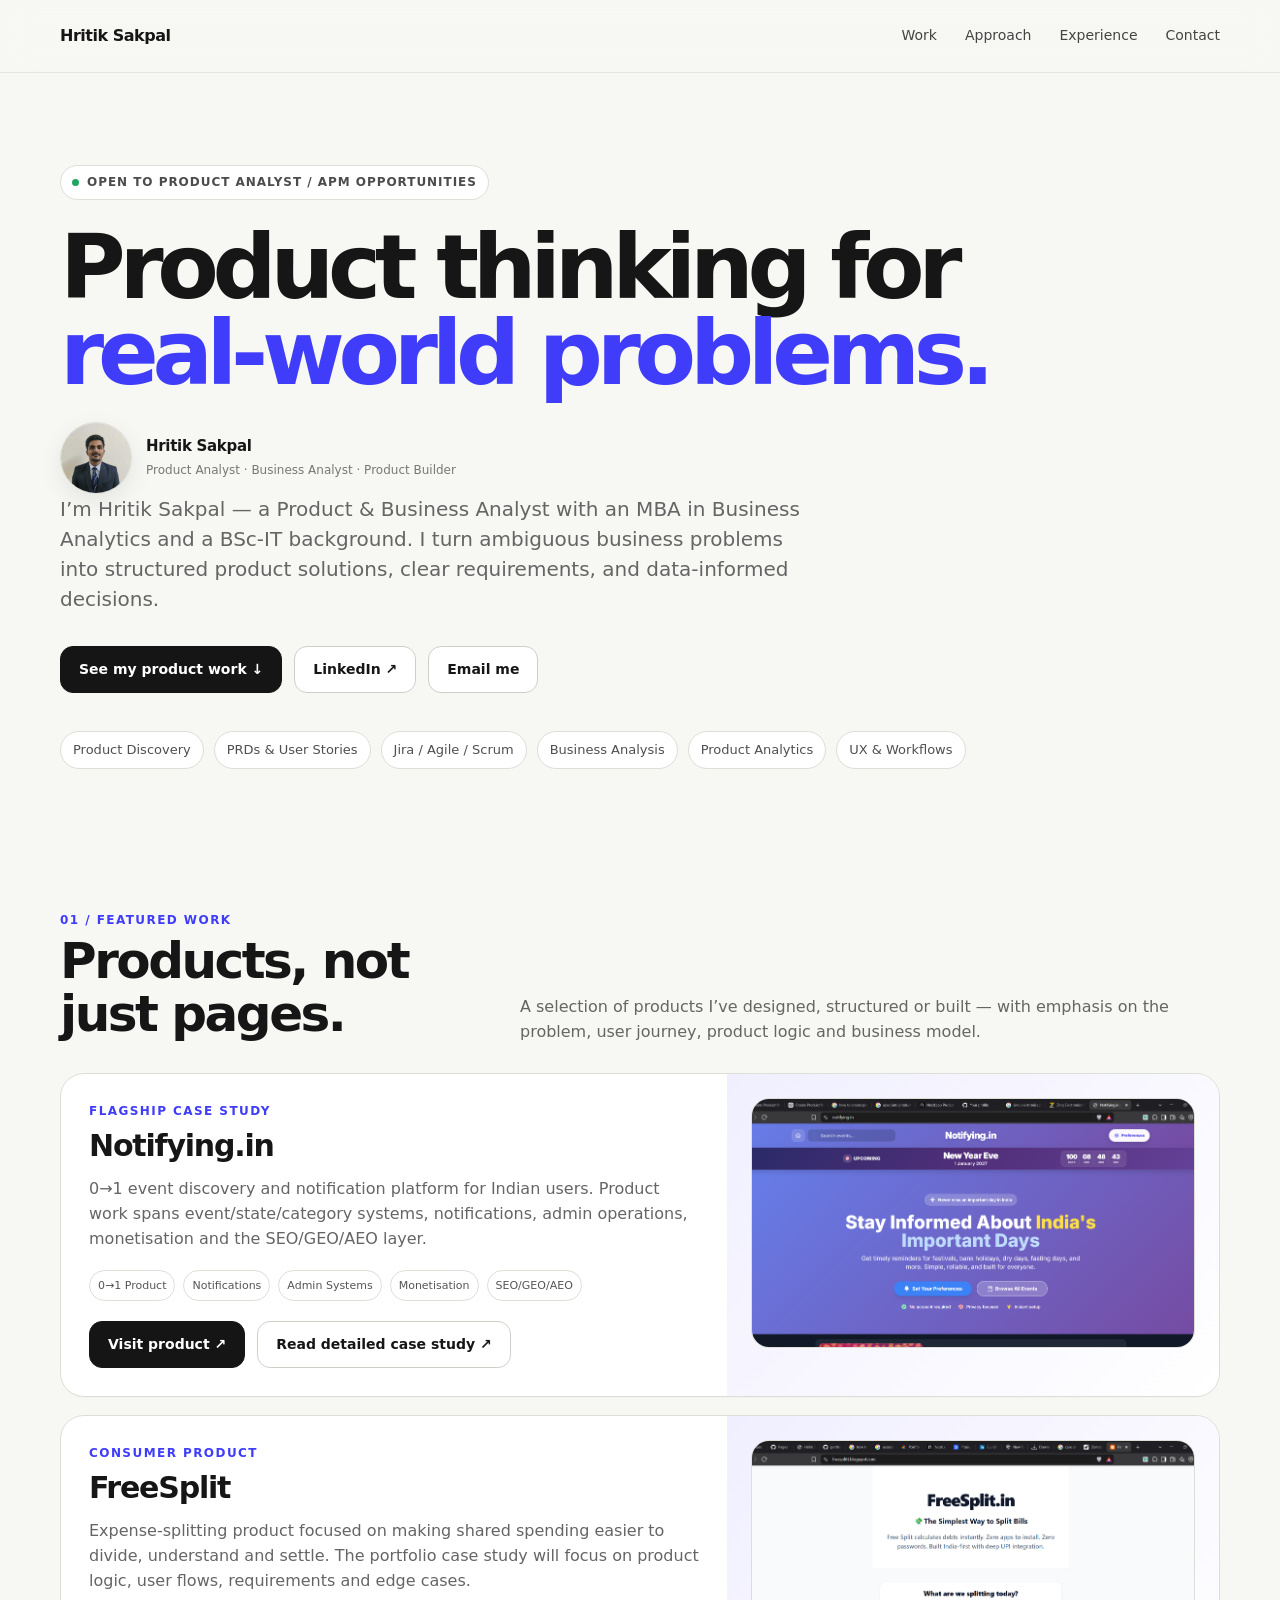
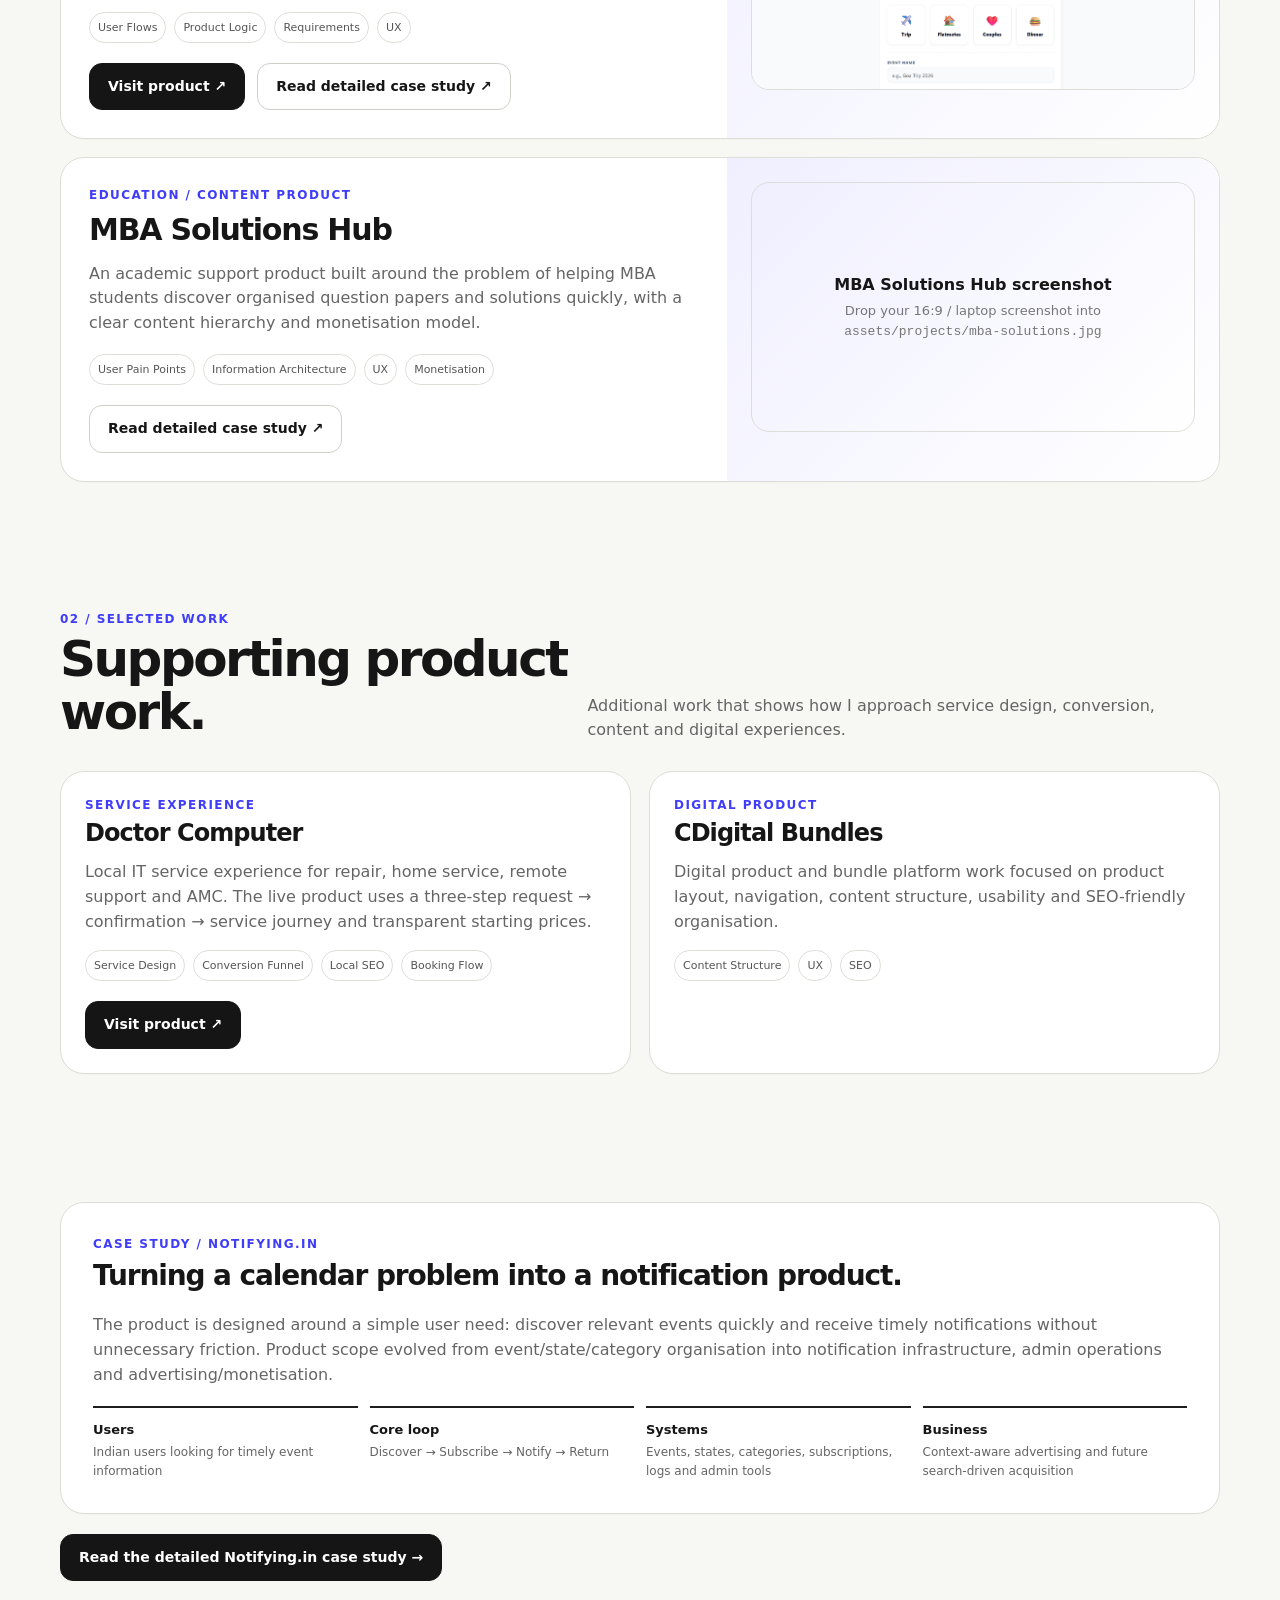
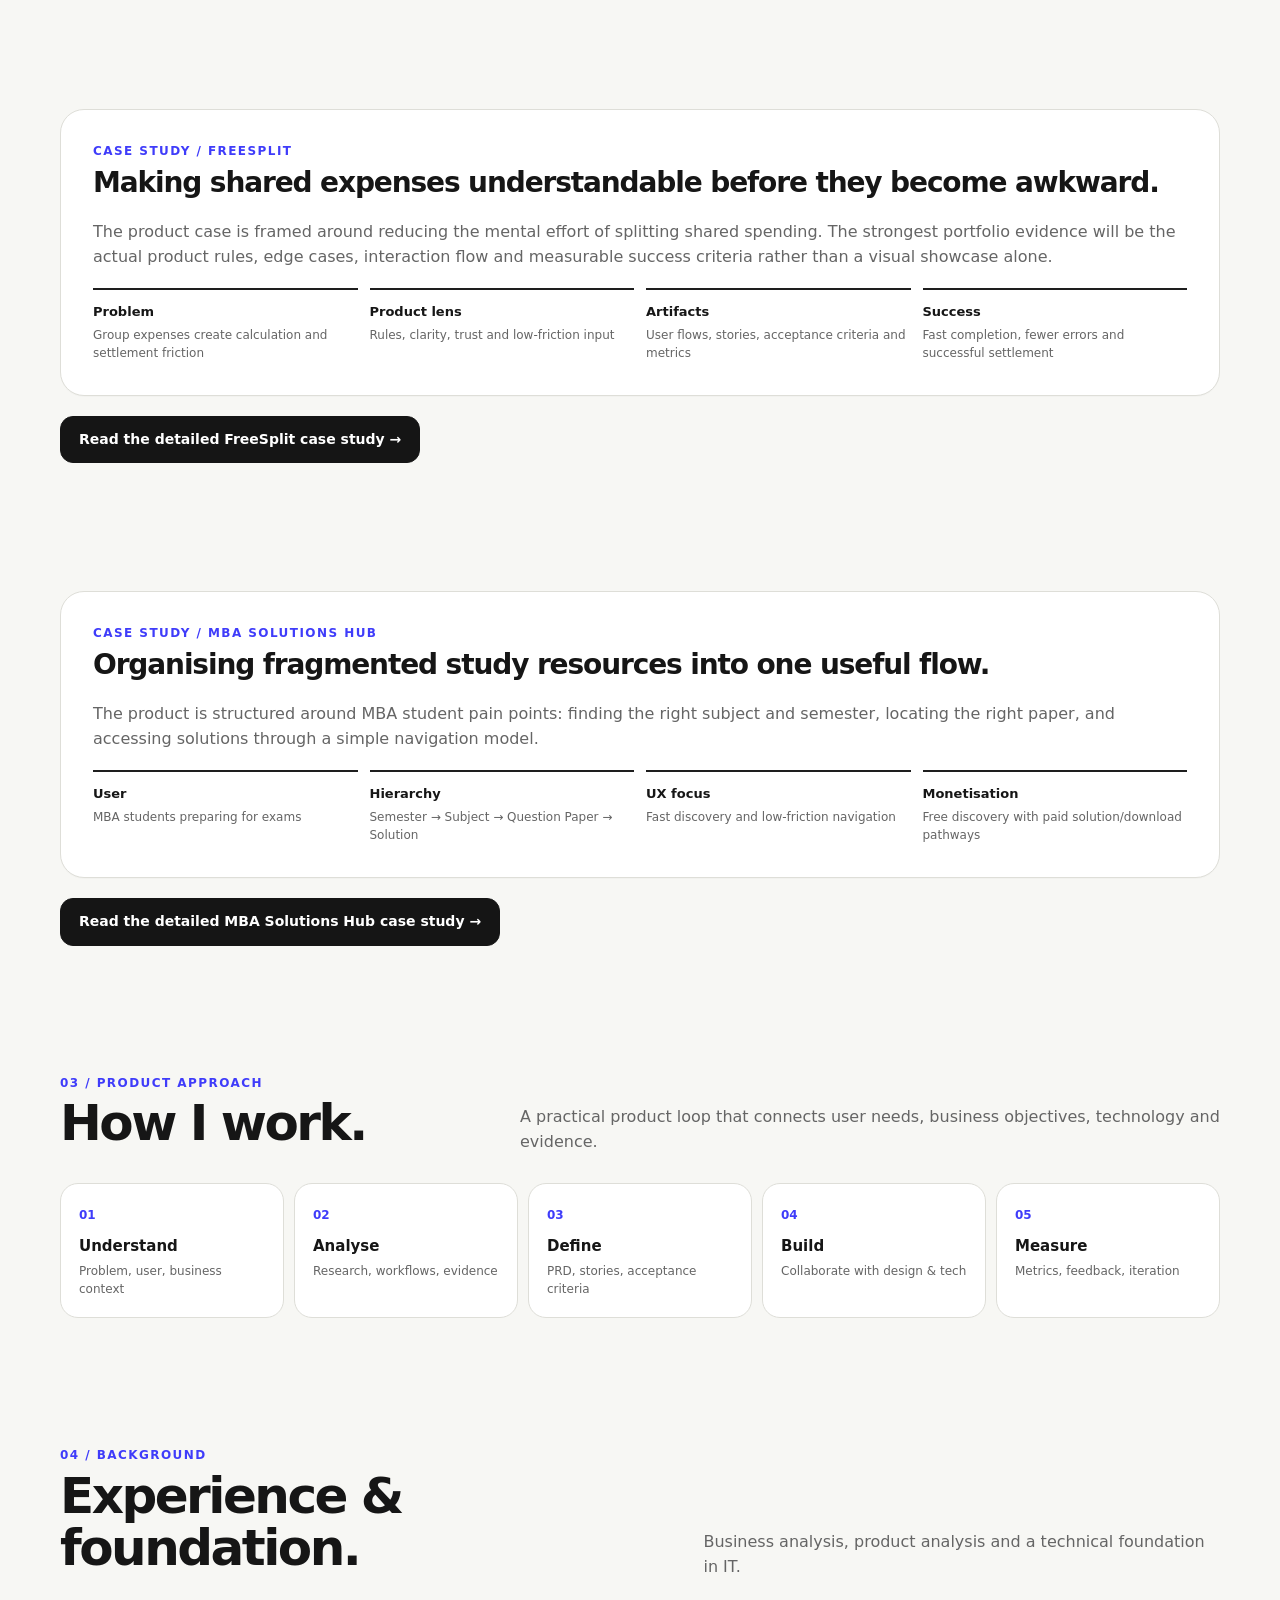
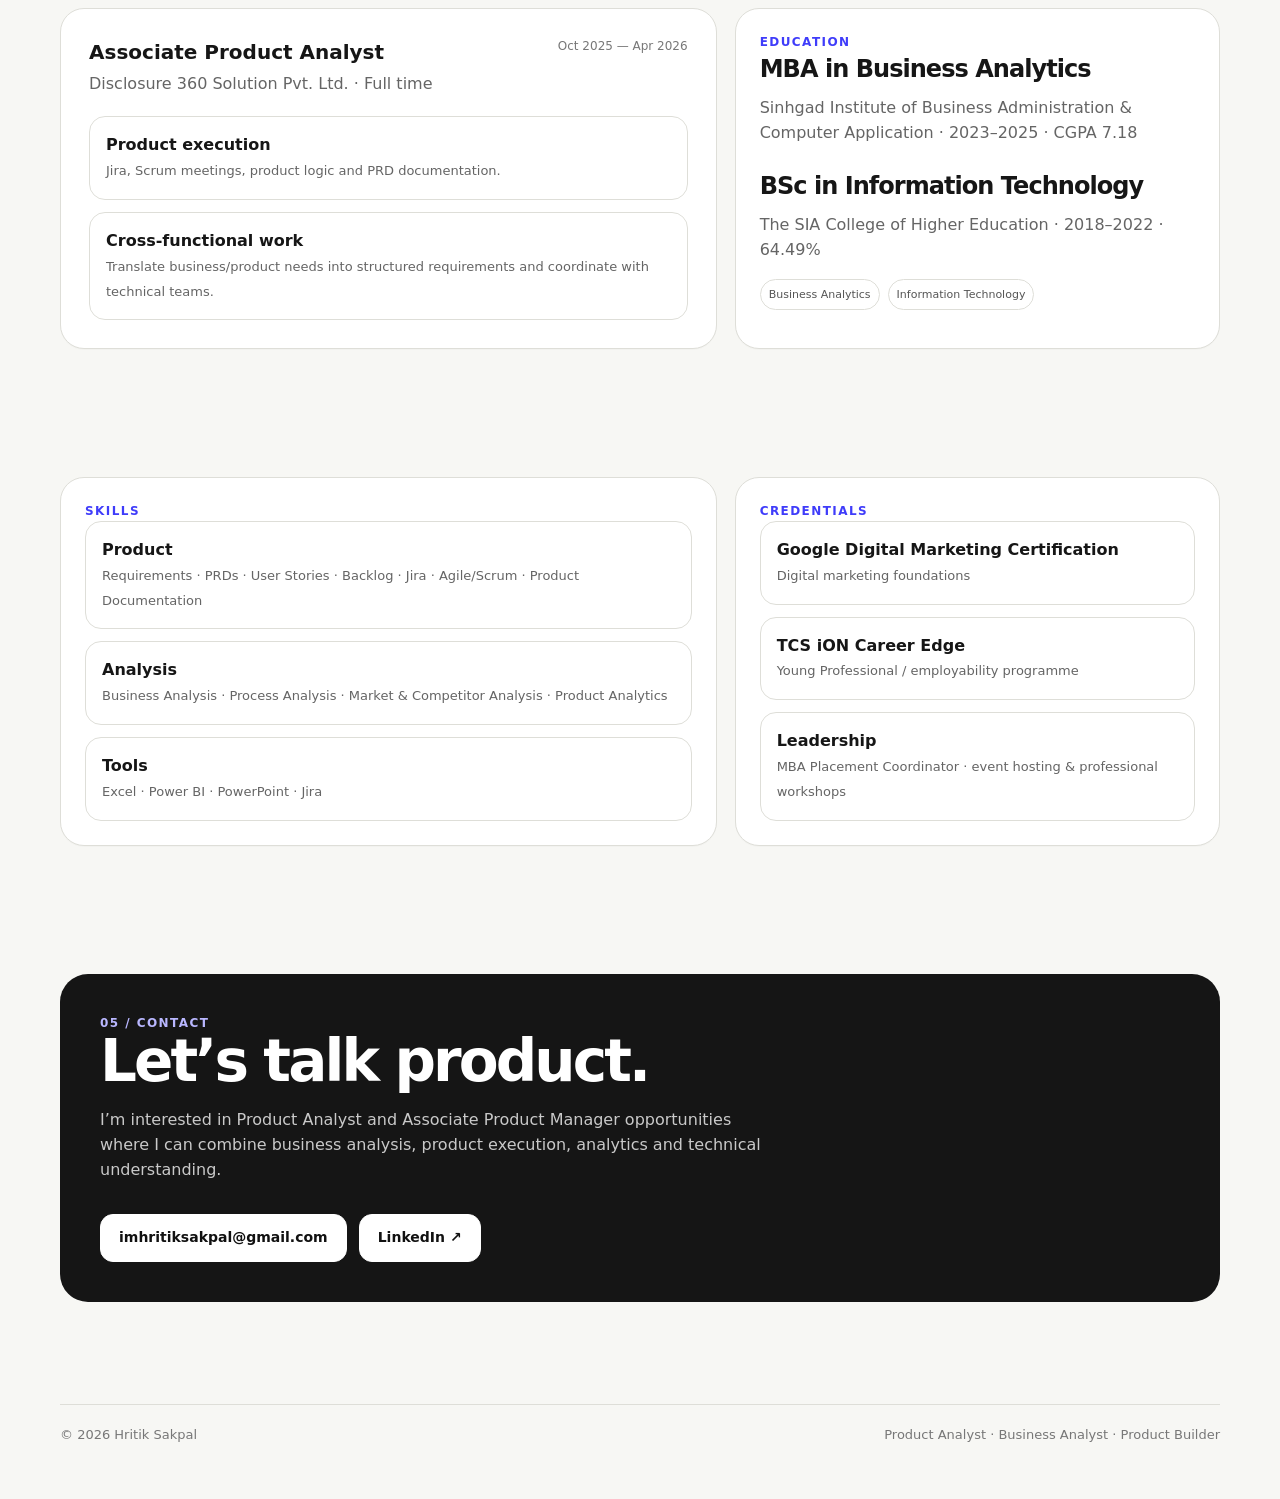
==== commit baa09f6f: "Link homepage work to detailed case studies" ====
--- a/index.html
+++ b/index.html
@@ -150,21 +150,21 @@
   <div class="grid">
     <article class="card project reveal">
       <div class="project-inner">
-        <div class="project-copy"><div class="section-kicker">Flagship case study</div><h3>Notifying.in</h3><p>0→1 event discovery and notification platform for Indian users. Product work spans event/state/category systems, notifications, admin operations, monetisation and the SEO/GEO/AEO layer.</p><div class="tags"><span class="tag">0→1 Product</span><span class="tag">Notifications</span><span class="tag">Admin Systems</span><span class="tag">Monetisation</span><span class="tag">SEO/GEO/AEO</span></div><div class="hero-actions" style="margin-top:20px"><a class="btn primary" href="https://notifying.in" target="_blank" rel="noreferrer">Visit product ↗</a><a class="btn" href="notifying-in.html">Case study ↗</a></div></div>
+        <div class="project-copy"><div class="section-kicker">Flagship case study</div><h3>Notifying.in</h3><p>0→1 event discovery and notification platform for Indian users. Product work spans event/state/category systems, notifications, admin operations, monetisation and the SEO/GEO/AEO layer.</p><div class="tags"><span class="tag">0→1 Product</span><span class="tag">Notifications</span><span class="tag">Admin Systems</span><span class="tag">Monetisation</span><span class="tag">SEO/GEO/AEO</span></div><div class="hero-actions" style="margin-top:20px"><a class="btn primary" href="https://notifying.in" target="_blank" rel="noreferrer">Visit product ↗</a><a class="btn" href="notifying-in.html" aria-label="Read the detailed Notifying.in product case study">Read detailed case study ↗</a></div></div>
         <div class="visual"><div class="project-media placeholder" data-image="assets/projects/notifying-in.jpg" data-alt="Notifying.in project screenshot"><div class="media-placeholder"><strong>Notifying.in screenshot</strong>Drop your 16:9 / laptop screenshot into <code>assets/projects/notifying-in.jpg</code></div></div></div>
       </div>
     </article>
 
     <article class="card project reveal">
       <div class="project-inner">
-        <div class="project-copy"><div class="section-kicker">Consumer product</div><h3>FreeSplit</h3><p>Expense-splitting product focused on making shared spending easier to divide, understand and settle. The portfolio case study will focus on product logic, user flows, requirements and edge cases.</p><div class="tags"><span class="tag">User Flows</span><span class="tag">Product Logic</span><span class="tag">Requirements</span><span class="tag">UX</span></div><div class="hero-actions" style="margin-top:20px"><a class="btn primary" href="https://freesplit.in" target="_blank" rel="noreferrer">Visit product ↗</a><a class="btn" href="freesplit.html">Case study ↗</a></div></div>
+        <div class="project-copy"><div class="section-kicker">Consumer product</div><h3>FreeSplit</h3><p>Expense-splitting product focused on making shared spending easier to divide, understand and settle. The portfolio case study will focus on product logic, user flows, requirements and edge cases.</p><div class="tags"><span class="tag">User Flows</span><span class="tag">Product Logic</span><span class="tag">Requirements</span><span class="tag">UX</span></div><div class="hero-actions" style="margin-top:20px"><a class="btn primary" href="https://freesplit.in" target="_blank" rel="noreferrer">Visit product ↗</a><a class="btn" href="freesplit.html" aria-label="Read the detailed FreeSplit product case study">Read detailed case study ↗</a></div></div>
         <div class="visual"><div class="project-media placeholder" data-image="assets/projects/freesplit.jpg" data-alt="FreeSplit project screenshot"><div class="media-placeholder"><strong>FreeSplit screenshot</strong>Drop your 16:9 / laptop screenshot into <code>assets/projects/freesplit.jpg</code></div></div></div>
       </div>
     </article>
 
     <article class="card project reveal">
       <div class="project-inner">
-        <div class="project-copy"><div class="section-kicker">Education / content product</div><h3>MBA Solutions Hub</h3><p>An academic support product built around the problem of helping MBA students discover organised question papers and solutions quickly, with a clear content hierarchy and monetisation model.</p><div class="tags"><span class="tag">User Pain Points</span><span class="tag">Information Architecture</span><span class="tag">UX</span><span class="tag">Monetisation</span></div><div class="hero-actions" style="margin-top:20px"><a class="btn" href="mba-solutions-hub.html">Case study ↗</a></div></div>
+        <div class="project-copy"><div class="section-kicker">Education / content product</div><h3>MBA Solutions Hub</h3><p>An academic support product built around the problem of helping MBA students discover organised question papers and solutions quickly, with a clear content hierarchy and monetisation model.</p><div class="tags"><span class="tag">User Pain Points</span><span class="tag">Information Architecture</span><span class="tag">UX</span><span class="tag">Monetisation</span></div><div class="hero-actions" style="margin-top:20px"><a class="btn" href="mba-solutions-hub.html" aria-label="Read the detailed MBA Solutions Hub product case study">Read detailed case study ↗</a></div></div>
         <div class="visual"><div class="project-media placeholder" data-image="assets/projects/mba-solutions.jpg" data-alt="MBA Solutions Hub project screenshot"><div class="media-placeholder"><strong>MBA Solutions Hub screenshot</strong>Drop your 16:9 / laptop screenshot into <code>assets/projects/mba-solutions.jpg</code></div></div></div>
       </div>
     </article>
@@ -179,9 +179,9 @@
   </div>
 </section>
 
-<section id="notifying-case" class="section wrap"><article class="card case reveal"><div class="section-kicker">Case study / Notifying.in</div><h3>Turning a calendar problem into a notification product.</h3><p>The product is designed around a simple user need: discover relevant events quickly and receive timely notifications without unnecessary friction. Product scope evolved from event/state/category organisation into notification infrastructure, admin operations and advertising/monetisation.</p><div class="case-grid"><div class="case-stat"><b>Users</b><span>Indian users looking for timely event information</span></div><div class="case-stat"><b>Core loop</b><span>Discover → Subscribe → Notify → Return</span></div><div class="case-stat"><b>Systems</b><span>Events, states, categories, subscriptions, logs and admin tools</span></div><div class="case-stat"><b>Business</b><span>Context-aware advertising and future search-driven acquisition</span></div></div></article></section>
-<section id="freesplit-case" class="section wrap"><article class="card case reveal"><div class="section-kicker">Case study / FreeSplit</div><h3>Making shared expenses understandable before they become awkward.</h3><p>The product case is framed around reducing the mental effort of splitting shared spending. The strongest portfolio evidence will be the actual product rules, edge cases, interaction flow and measurable success criteria rather than a visual showcase alone.</p><div class="case-grid"><div class="case-stat"><b>Problem</b><span>Group expenses create calculation and settlement friction</span></div><div class="case-stat"><b>Product lens</b><span>Rules, clarity, trust and low-friction input</span></div><div class="case-stat"><b>Artifacts</b><span>User flows, stories, acceptance criteria and metrics</span></div><div class="case-stat"><b>Success</b><span>Fast completion, fewer errors and successful settlement</span></div></div></article></section>
-<section id="mba-case" class="section wrap"><article class="card case reveal"><div class="section-kicker">Case study / MBA Solutions Hub</div><h3>Organising fragmented study resources into one useful flow.</h3><p>The product is structured around MBA student pain points: finding the right subject and semester, locating the right paper, and accessing solutions through a simple navigation model.</p><div class="case-grid"><div class="case-stat"><b>User</b><span>MBA students preparing for exams</span></div><div class="case-stat"><b>Hierarchy</b><span>Semester → Subject → Question Paper → Solution</span></div><div class="case-stat"><b>UX focus</b><span>Fast discovery and low-friction navigation</span></div><div class="case-stat"><b>Monetisation</b><span>Free discovery with paid solution/download pathways</span></div></div></article></section>
+<section id="notifying-case" class="section wrap"><article class="card case reveal"><div class="section-kicker">Case study / Notifying.in</div><h3>Turning a calendar problem into a notification product.</h3><p>The product is designed around a simple user need: discover relevant events quickly and receive timely notifications without unnecessary friction. Product scope evolved from event/state/category organisation into notification infrastructure, admin operations and advertising/monetisation.</p><div class="case-grid"><div class="case-stat"><b>Users</b><span>Indian users looking for timely event information</span></div><div class="case-stat"><b>Core loop</b><span>Discover → Subscribe → Notify → Return</span></div><div class="case-stat"><b>Systems</b><span>Events, states, categories, subscriptions, logs and admin tools</span></div><div class="case-stat"><b>Business</b><span>Context-aware advertising and future search-driven acquisition</span></div></div></article><div class="hero-actions" style="margin-top:20px"><a class="btn primary" href="notifying-in.html" aria-label="Read the detailed Notifying.in case study">Read the detailed Notifying.in case study →</a></div></section>
+<section id="freesplit-case" class="section wrap"><article class="card case reveal"><div class="section-kicker">Case study / FreeSplit</div><h3>Making shared expenses understandable before they become awkward.</h3><p>The product case is framed around reducing the mental effort of splitting shared spending. The strongest portfolio evidence will be the actual product rules, edge cases, interaction flow and measurable success criteria rather than a visual showcase alone.</p><div class="case-grid"><div class="case-stat"><b>Problem</b><span>Group expenses create calculation and settlement friction</span></div><div class="case-stat"><b>Product lens</b><span>Rules, clarity, trust and low-friction input</span></div><div class="case-stat"><b>Artifacts</b><span>User flows, stories, acceptance criteria and metrics</span></div><div class="case-stat"><b>Success</b><span>Fast completion, fewer errors and successful settlement</span></div></div></article><div class="hero-actions" style="margin-top:20px"><a class="btn primary" href="freesplit.html" aria-label="Read the detailed FreeSplit case study">Read the detailed FreeSplit case study →</a></div></section>
+<section id="mba-case" class="section wrap"><article class="card case reveal"><div class="section-kicker">Case study / MBA Solutions Hub</div><h3>Organising fragmented study resources into one useful flow.</h3><p>The product is structured around MBA student pain points: finding the right subject and semester, locating the right paper, and accessing solutions through a simple navigation model.</p><div class="case-grid"><div class="case-stat"><b>User</b><span>MBA students preparing for exams</span></div><div class="case-stat"><b>Hierarchy</b><span>Semester → Subject → Question Paper → Solution</span></div><div class="case-stat"><b>UX focus</b><span>Fast discovery and low-friction navigation</span></div><div class="case-stat"><b>Monetisation</b><span>Free discovery with paid solution/download pathways</span></div></div></article><div class="hero-actions" style="margin-top:20px"><a class="btn primary" href="mba-solutions-hub.html" aria-label="Read the detailed MBA Solutions Hub case study">Read the detailed MBA Solutions Hub case study →</a></div></section>
 
 <section id="approach" class="section wrap"><div class="section-head reveal"><div><div class="section-kicker">03 / Product approach</div><h2>How I work.</h2></div><p class="section-lead">A practical product loop that connects user needs, business objectives, technology and evidence.</p></div><div class="process reveal"><div class="step"><b>01</b><strong>Understand</strong><span>Problem, user, business context</span></div><div class="step"><b>02</b><strong>Analyse</strong><span>Research, workflows, evidence</span></div><div class="step"><b>03</b><strong>Define</strong><span>PRD, stories, acceptance criteria</span></div><div class="step"><b>04</b><strong>Build</strong><span>Collaborate with design & tech</span></div><div class="step"><b>05</b><strong>Measure</strong><span>Metrics, feedback, iteration</span></div></div></section>
 
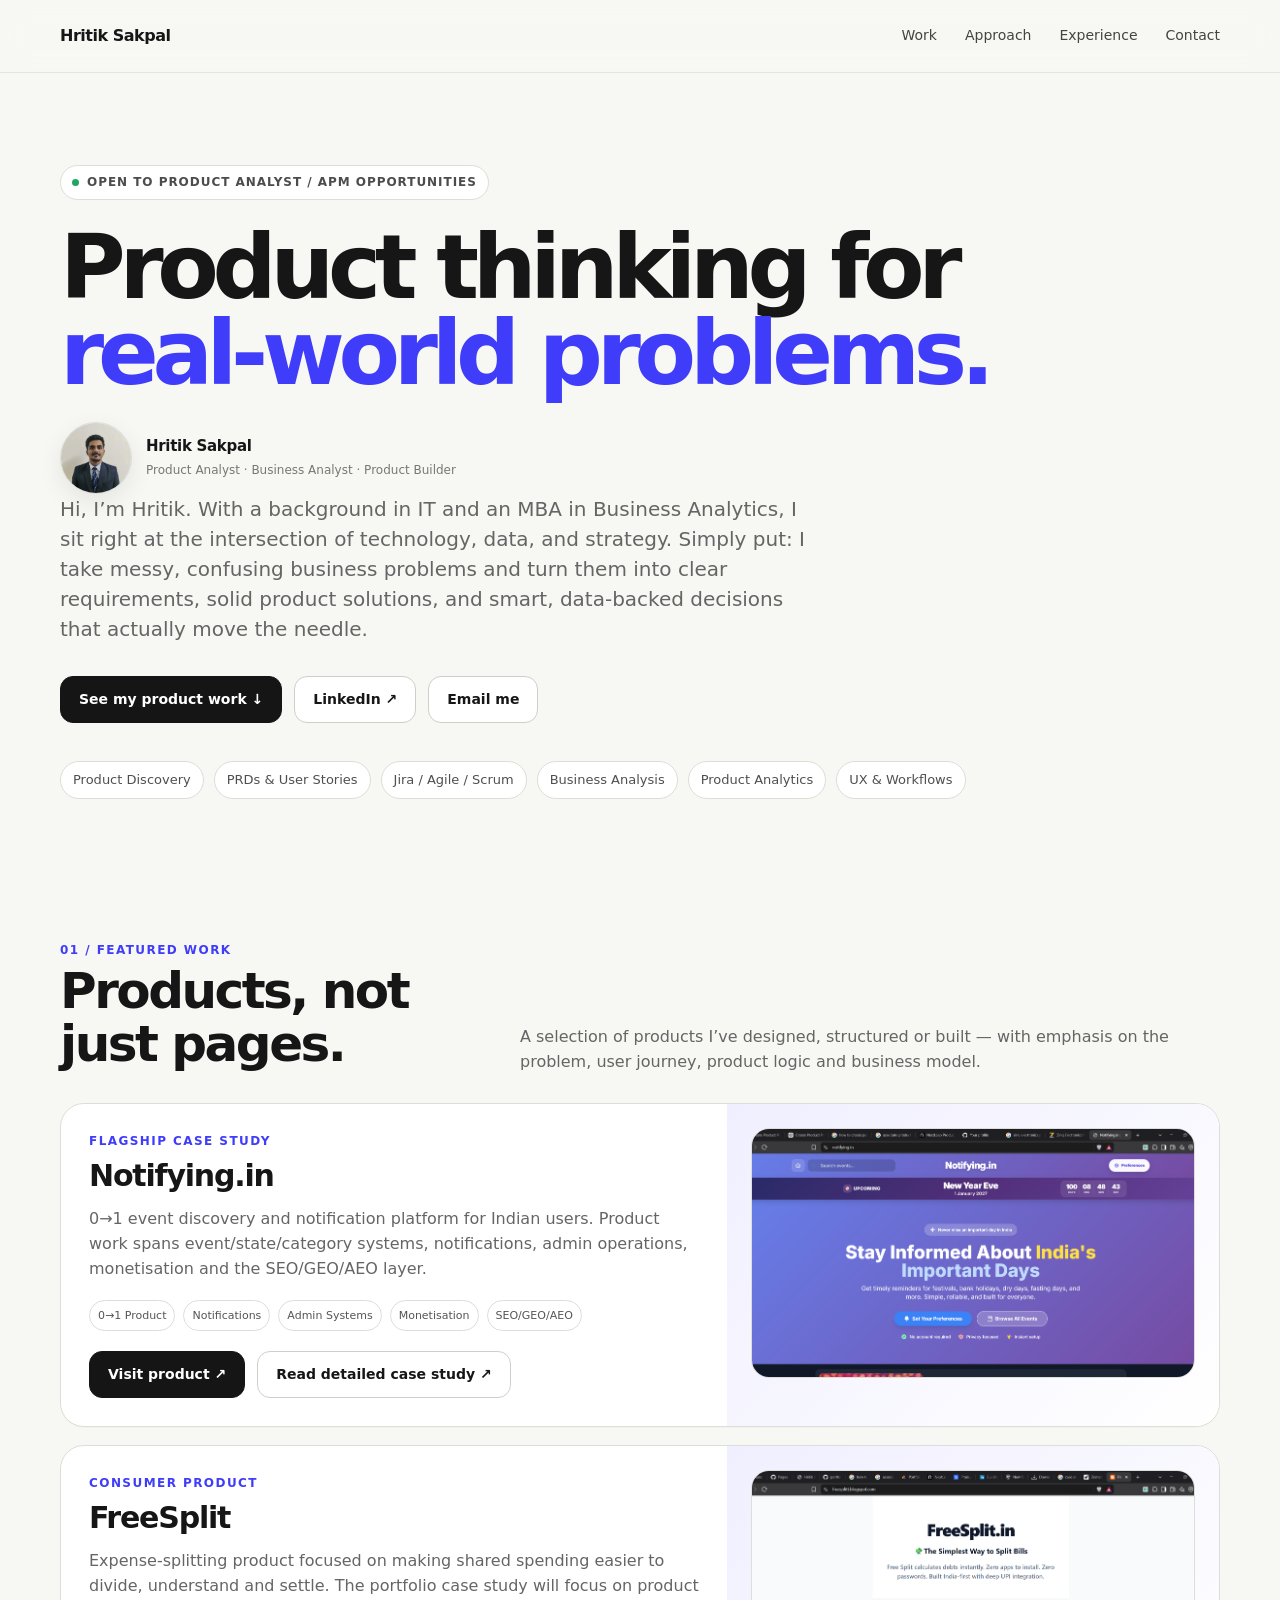
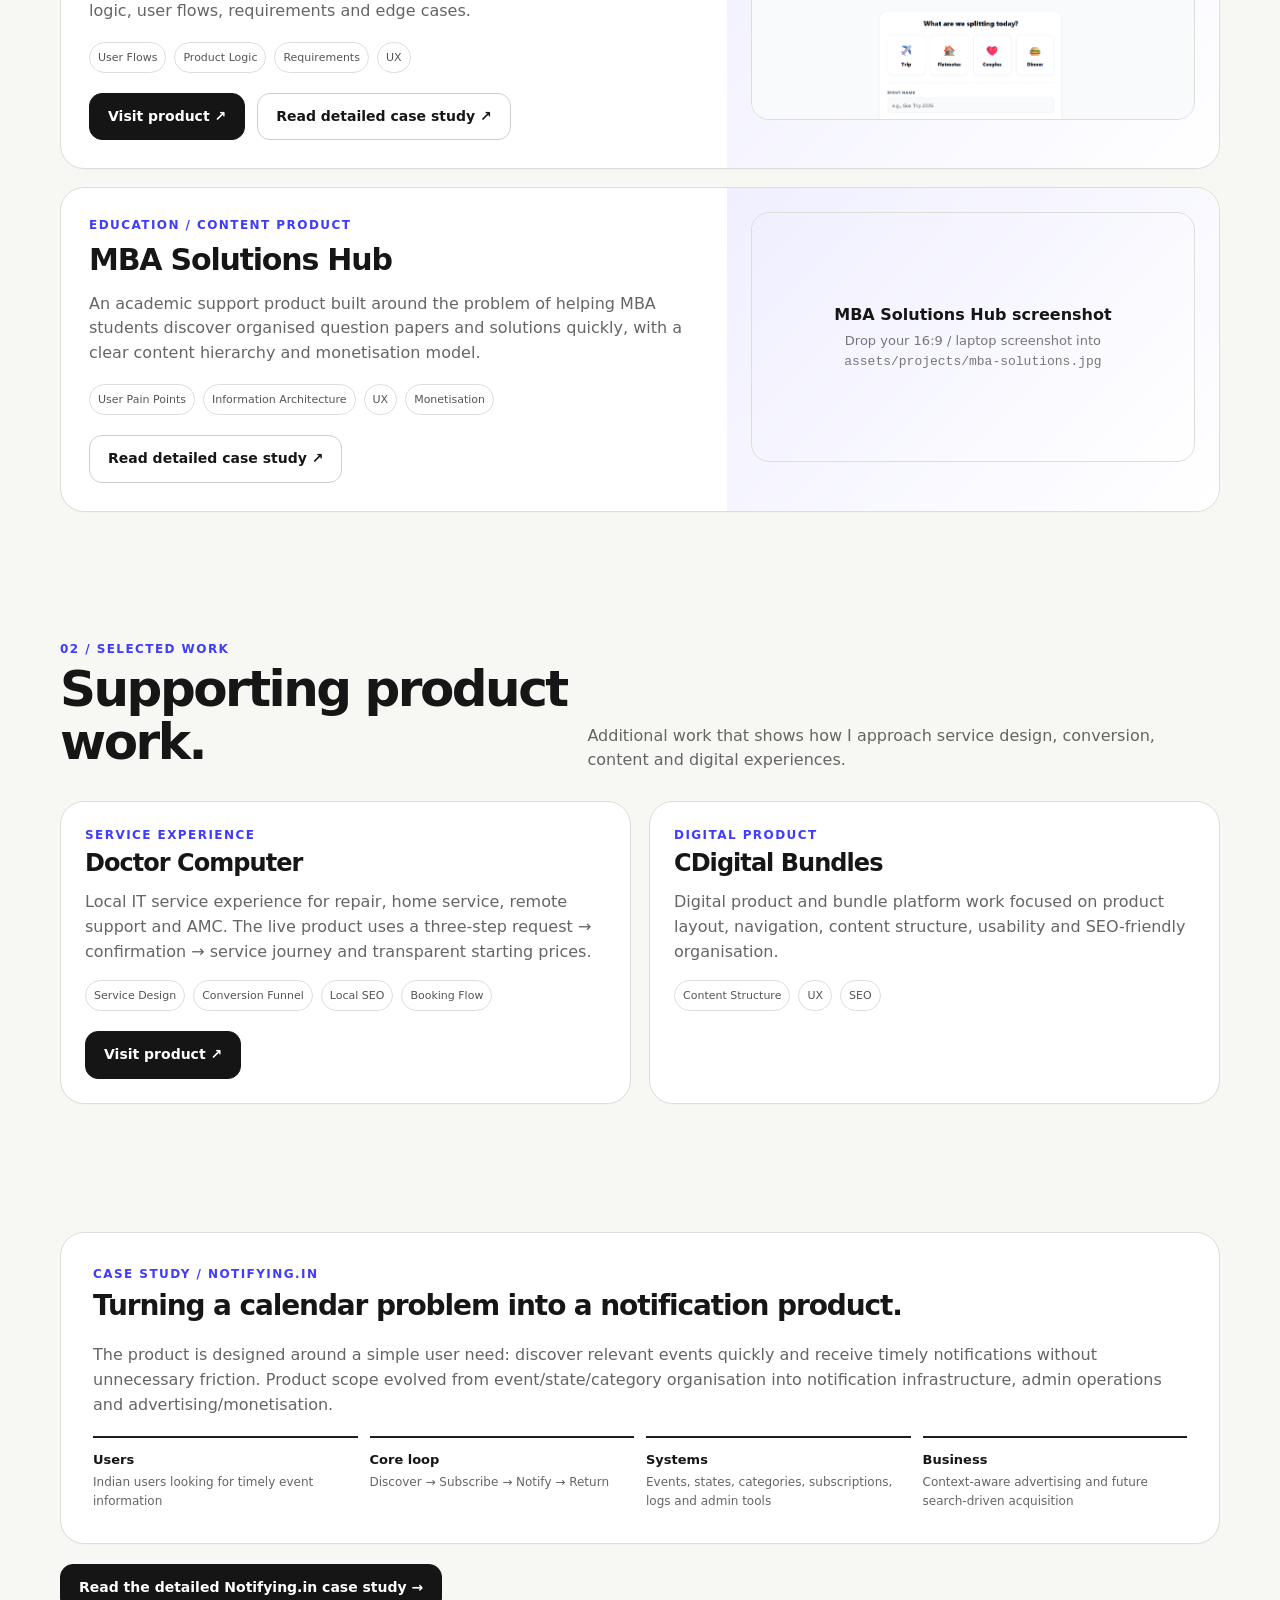
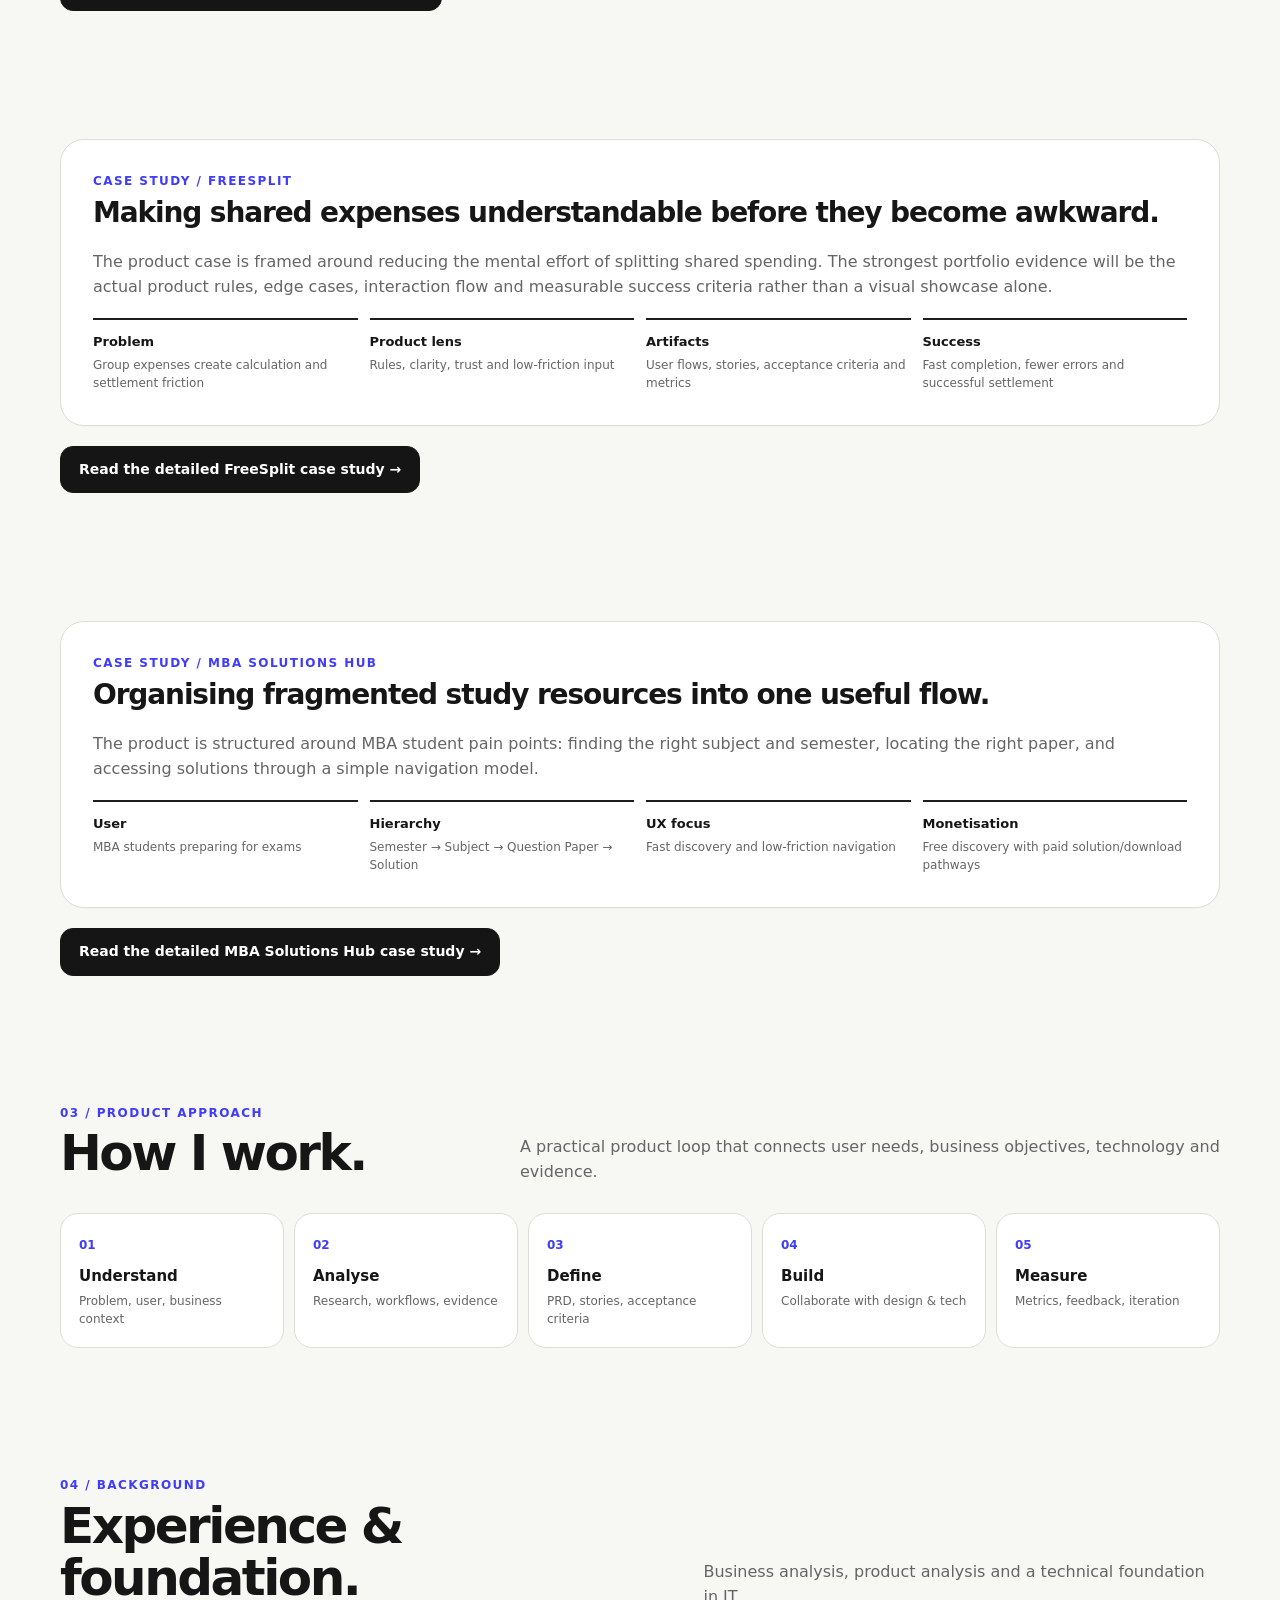
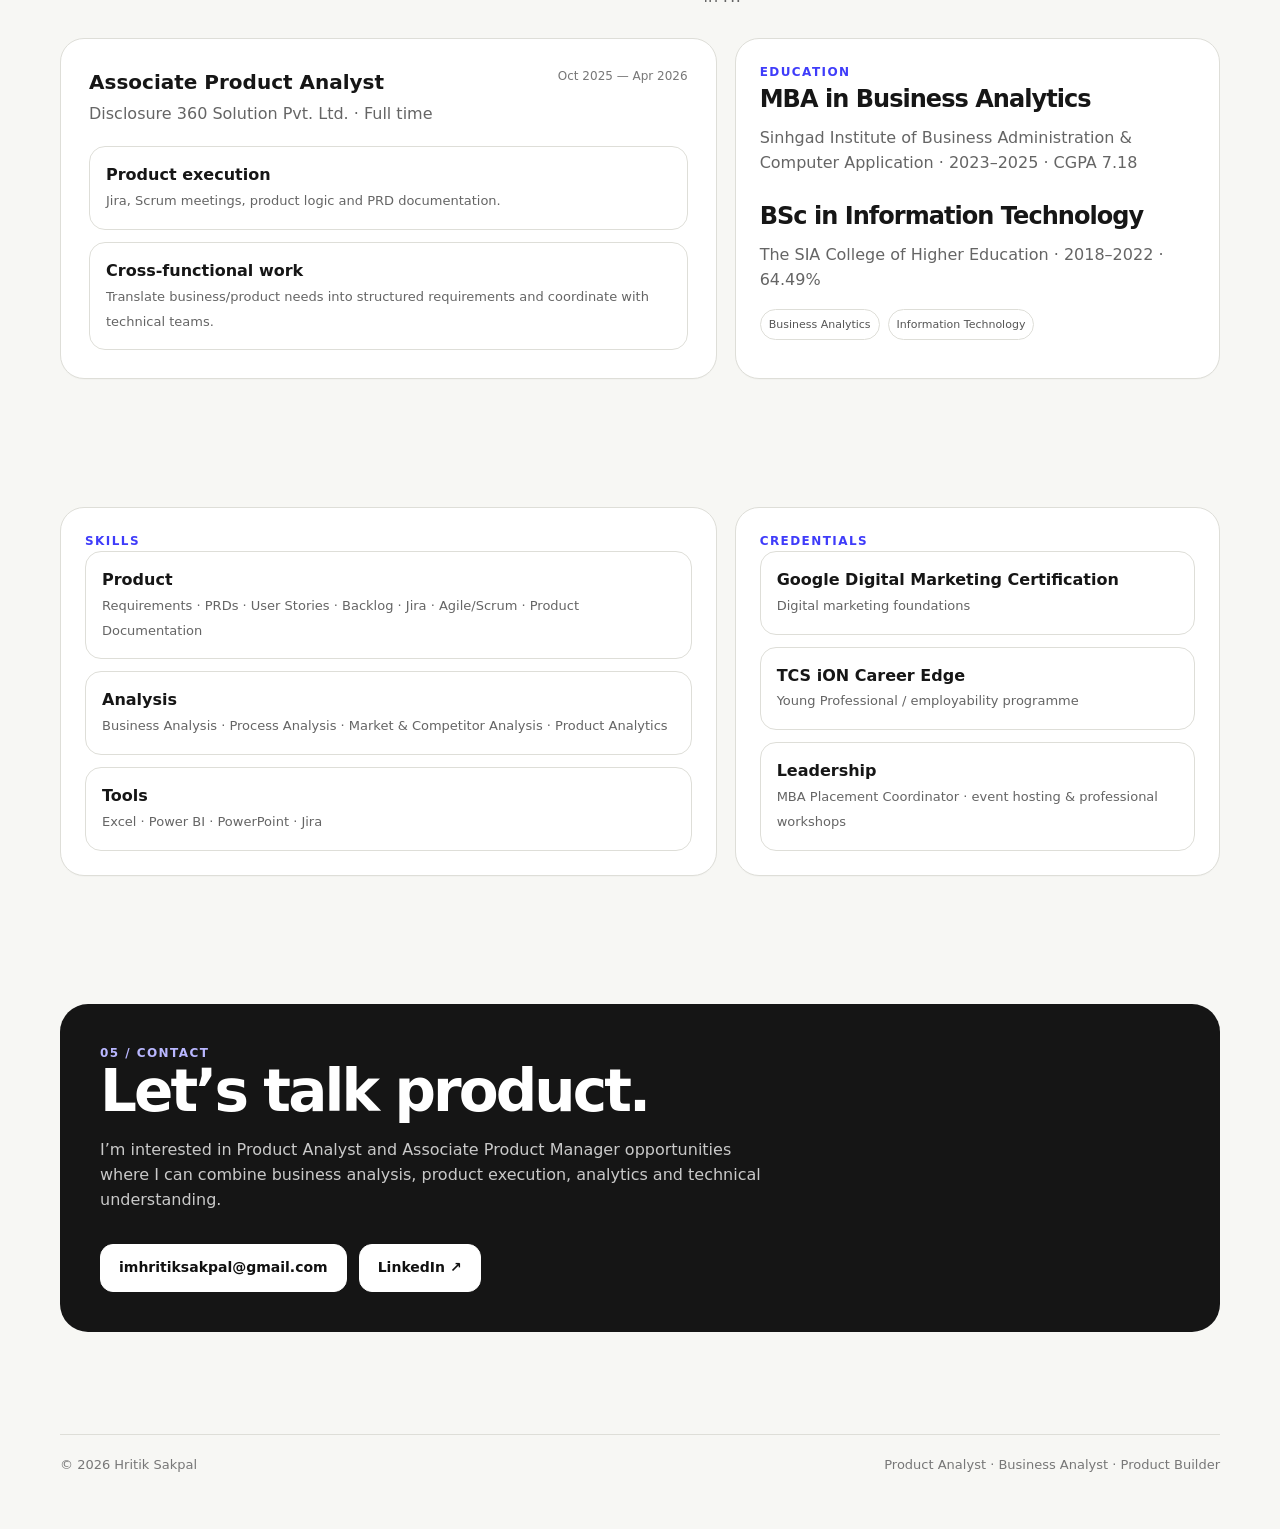
==== commit 8ad5f446: "Update index.html" ====
--- a/index.html
+++ b/index.html
@@ -93,7 +93,12 @@
       "inLanguage": "en-IN",
       "publisher": {
         "@id": "https://hritiksakpal.github.io/portfolio/#person"
-      }
+      },
+      "hasPart": [
+        {"@type":"Article","@id":"https://hritiksakpal.github.io/portfolio/notifying-in.html#article","url":"https://hritiksakpal.github.io/portfolio/notifying-in.html","headline":"Notifying.in Case Study — Hritik Sakpal"},
+        {"@type":"Article","@id":"https://hritiksakpal.github.io/portfolio/freesplit.html#article","url":"https://hritiksakpal.github.io/portfolio/freesplit.html","headline":"FreeSplit Case Study — Hritik Sakpal"},
+        {"@type":"Article","@id":"https://hritiksakpal.github.io/portfolio/mba-solutions-hub.html#article","url":"https://hritiksakpal.github.io/portfolio/mba-solutions-hub.html","headline":"MBA Solutions Hub Case Study — Hritik Sakpal"}
+      ]
     }
   ]
 }
@@ -140,7 +145,7 @@
   <div class="eyebrow"><i></i> Open to Product Analyst / APM opportunities</div>
   <h1>Product thinking for <span>real-world problems.</span></h1>
   <div class="profile-row"><img class="profile-image" src="assets/profile.jpg?v=2" alt="Hritik Sakpal" onerror="this.onerror=null;this.src='https://avatars.githubusercontent.com/u/251476226?v=4';"><div class="profile-copy"><strong>Hritik Sakpal</strong><span>Product Analyst · Business Analyst · Product Builder</span></div></div>
-  <p>I’m Hritik Sakpal — a Product & Business Analyst with an MBA in Business Analytics and a BSc-IT background. I turn ambiguous business problems into structured product solutions, clear requirements, and data-informed decisions.</p>
+  <p>Hi, I’m Hritik. With a background in IT and an MBA in Business Analytics, I sit right at the intersection of technology, data, and strategy. Simply put: I take messy, confusing business problems and turn them into clear requirements, solid product solutions, and smart, data-backed decisions that actually move the needle.</p>
   <div class="hero-actions"><a class="btn primary" href="#work">See my product work ↓</a><a class="btn" href="https://www.linkedin.com/in/hritik-sakpal" target="_blank" rel="noreferrer">LinkedIn ↗</a><a class="btn" href="mailto:imhritiksakpal@gmail.com">Email me</a></div>
   <div class="strip"><span class="pill">Product Discovery</span><span class="pill">PRDs & User Stories</span><span class="pill">Jira / Agile / Scrum</span><span class="pill">Business Analysis</span><span class="pill">Product Analytics</span><span class="pill">UX & Workflows</span></div>
 </section>
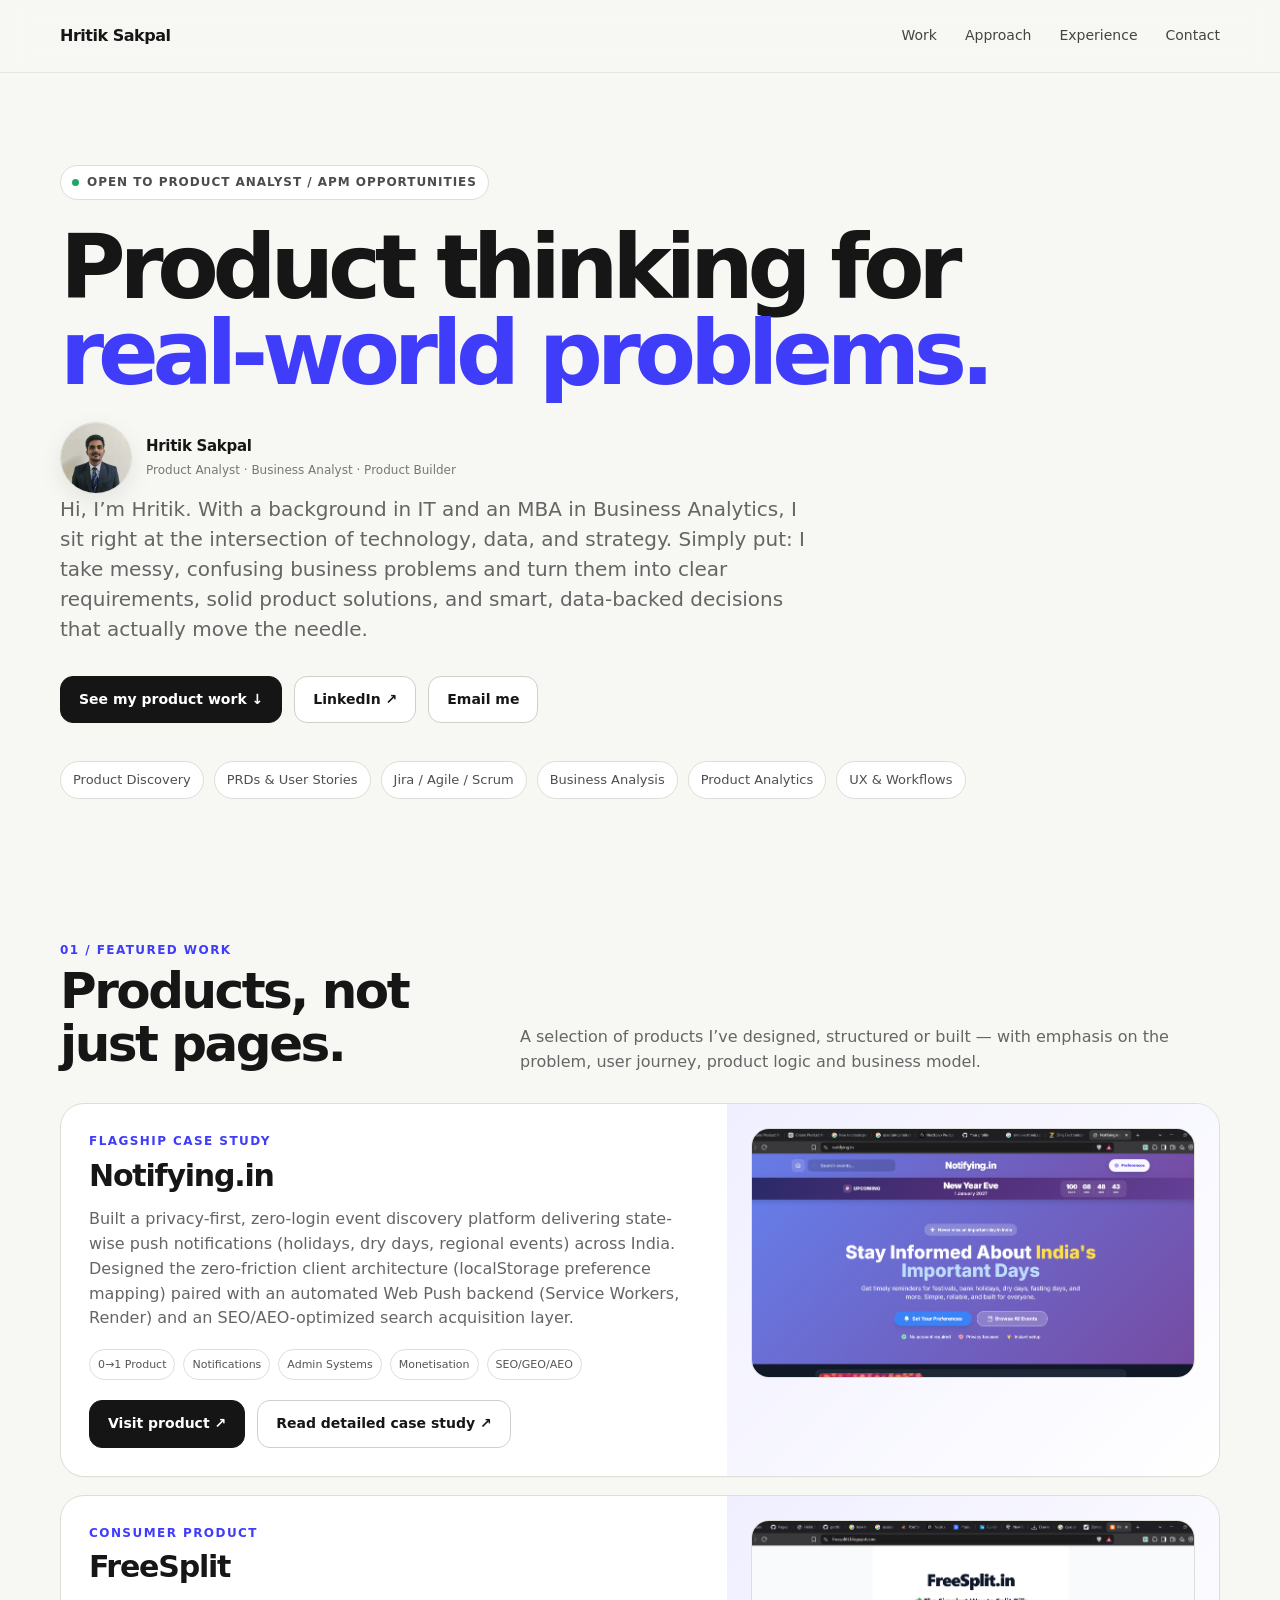
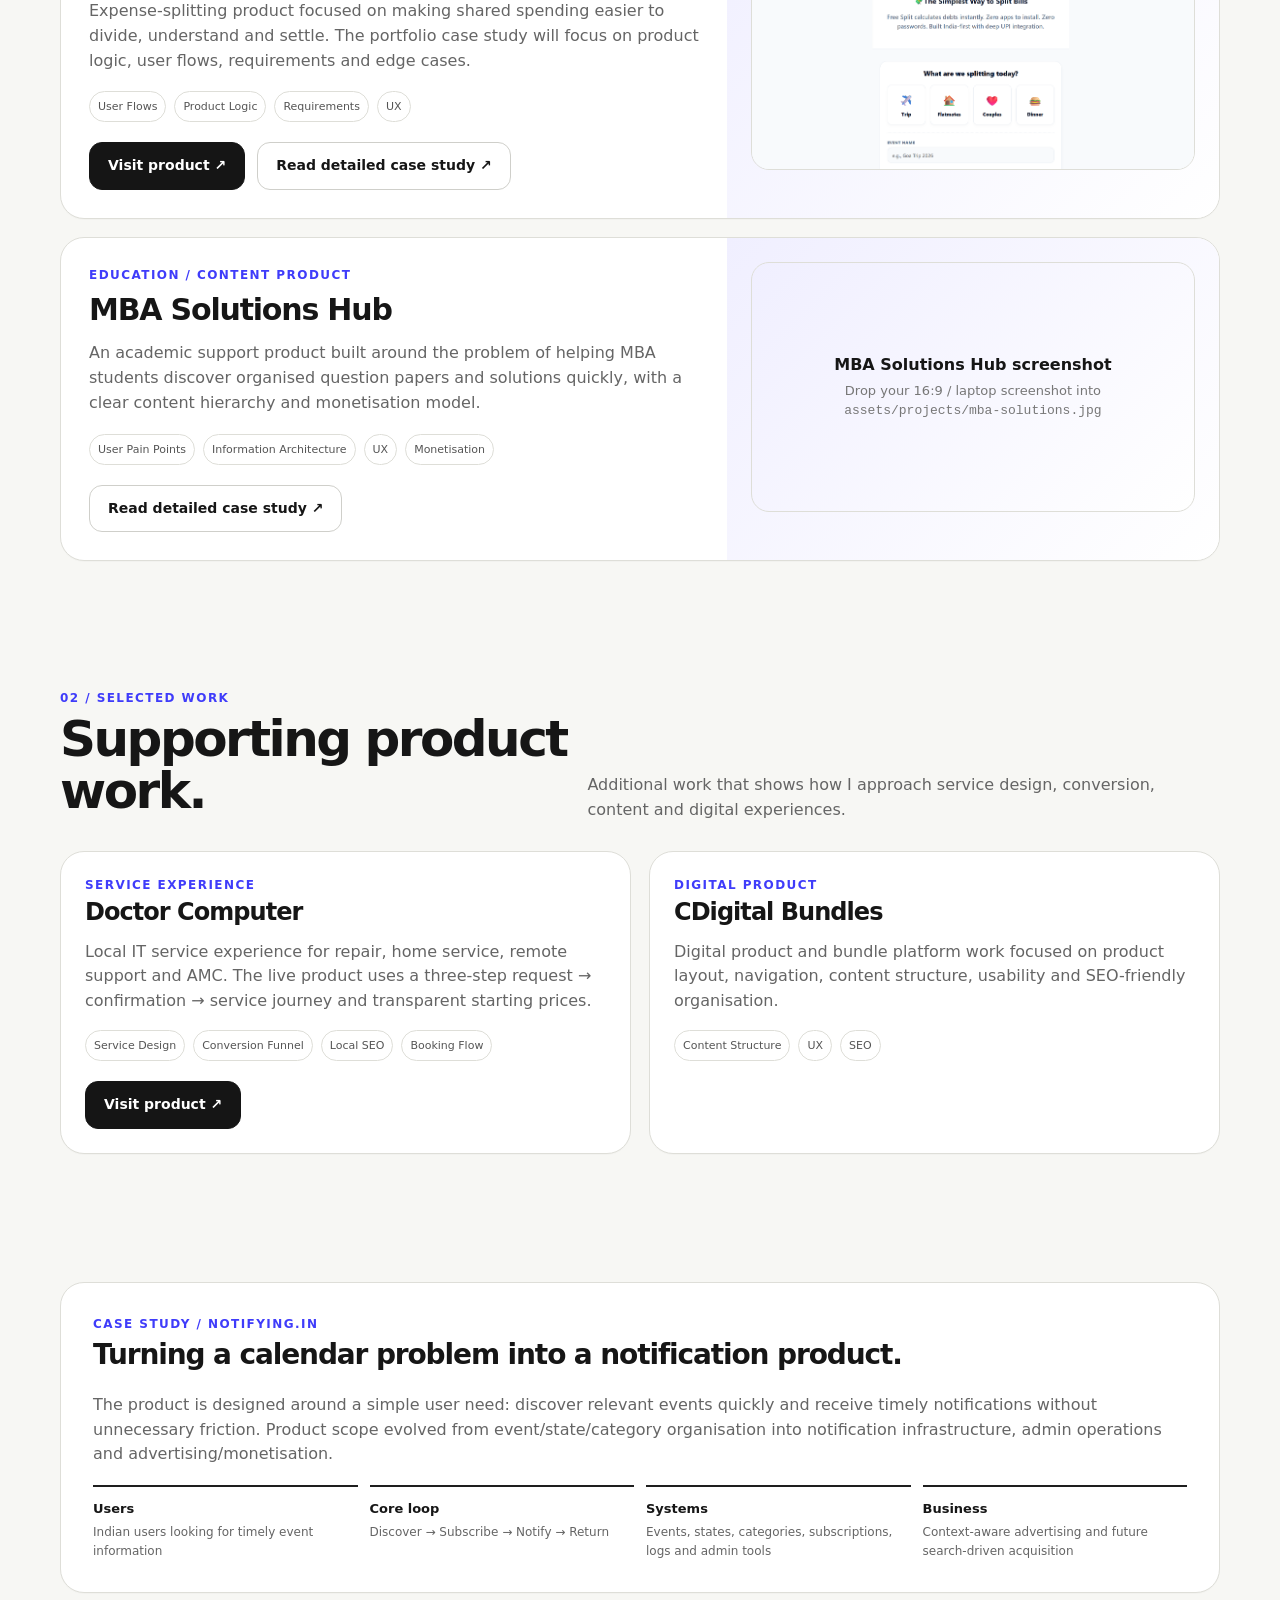
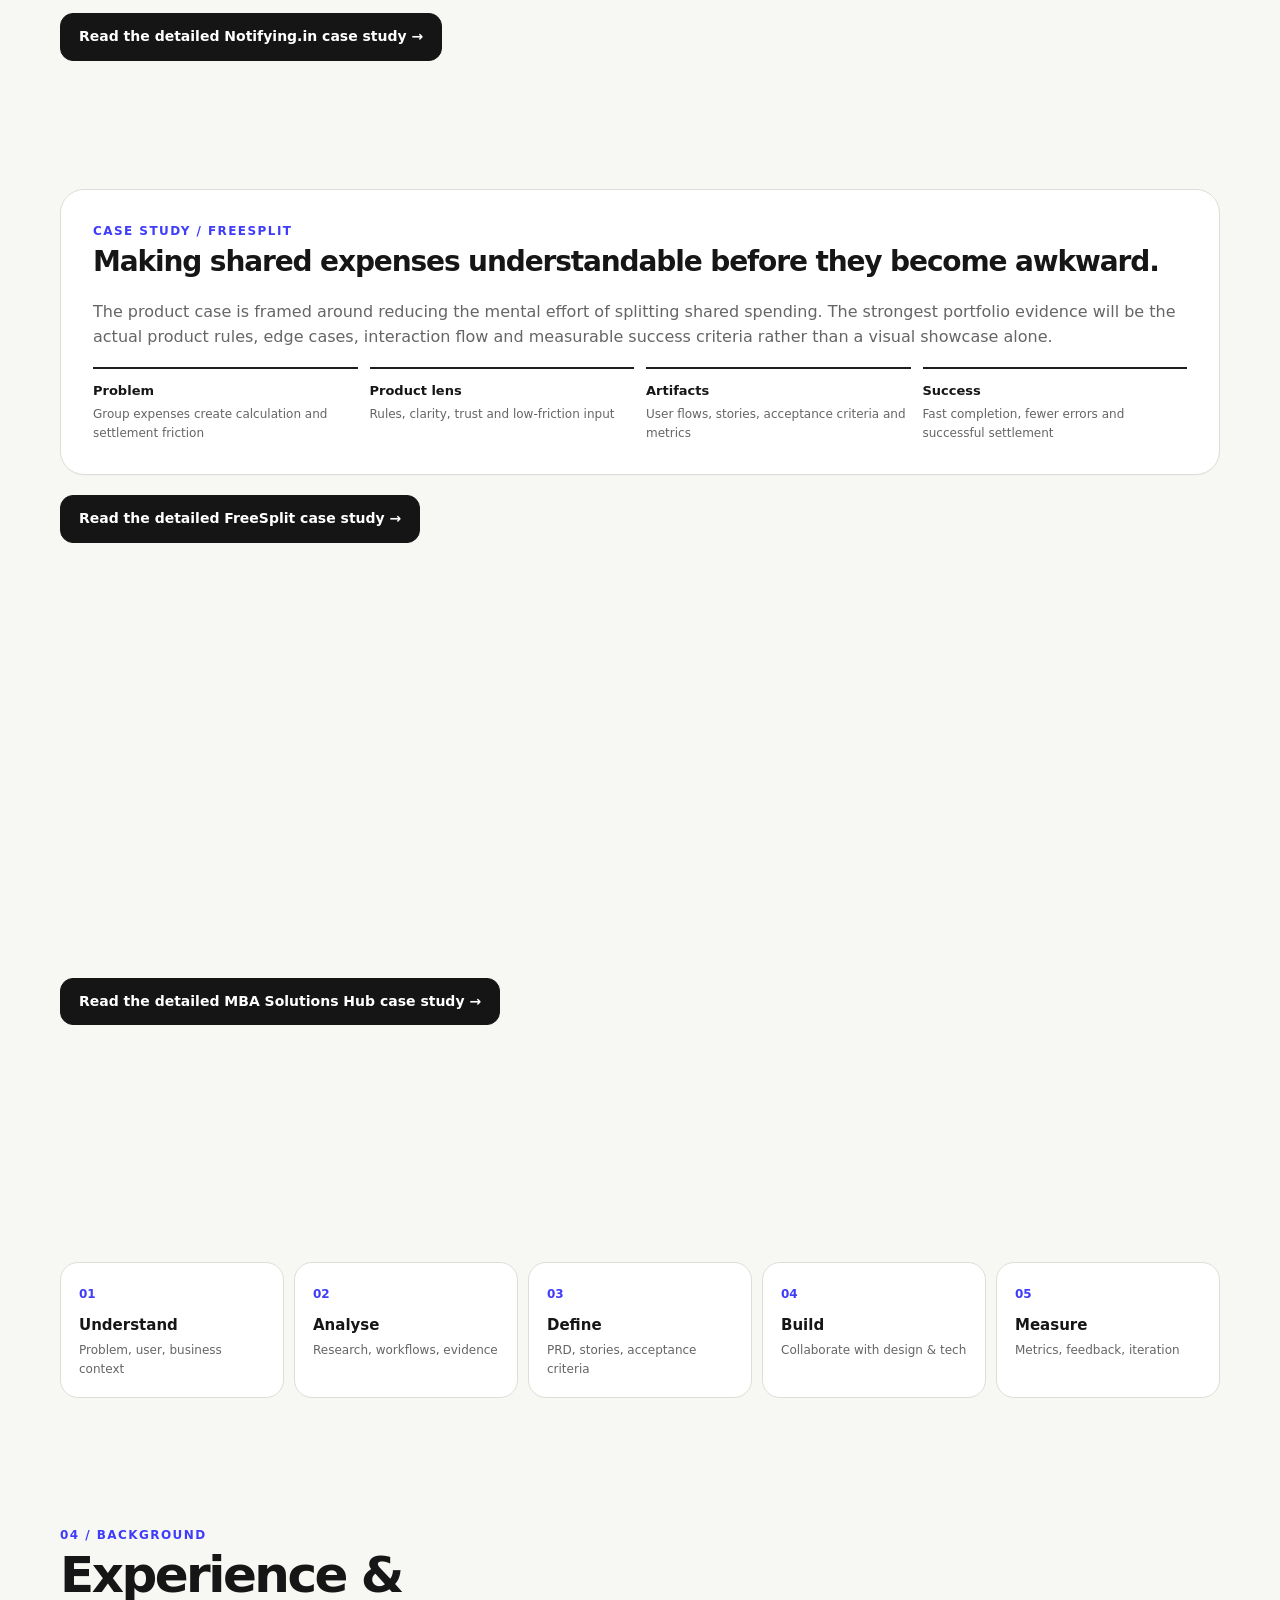
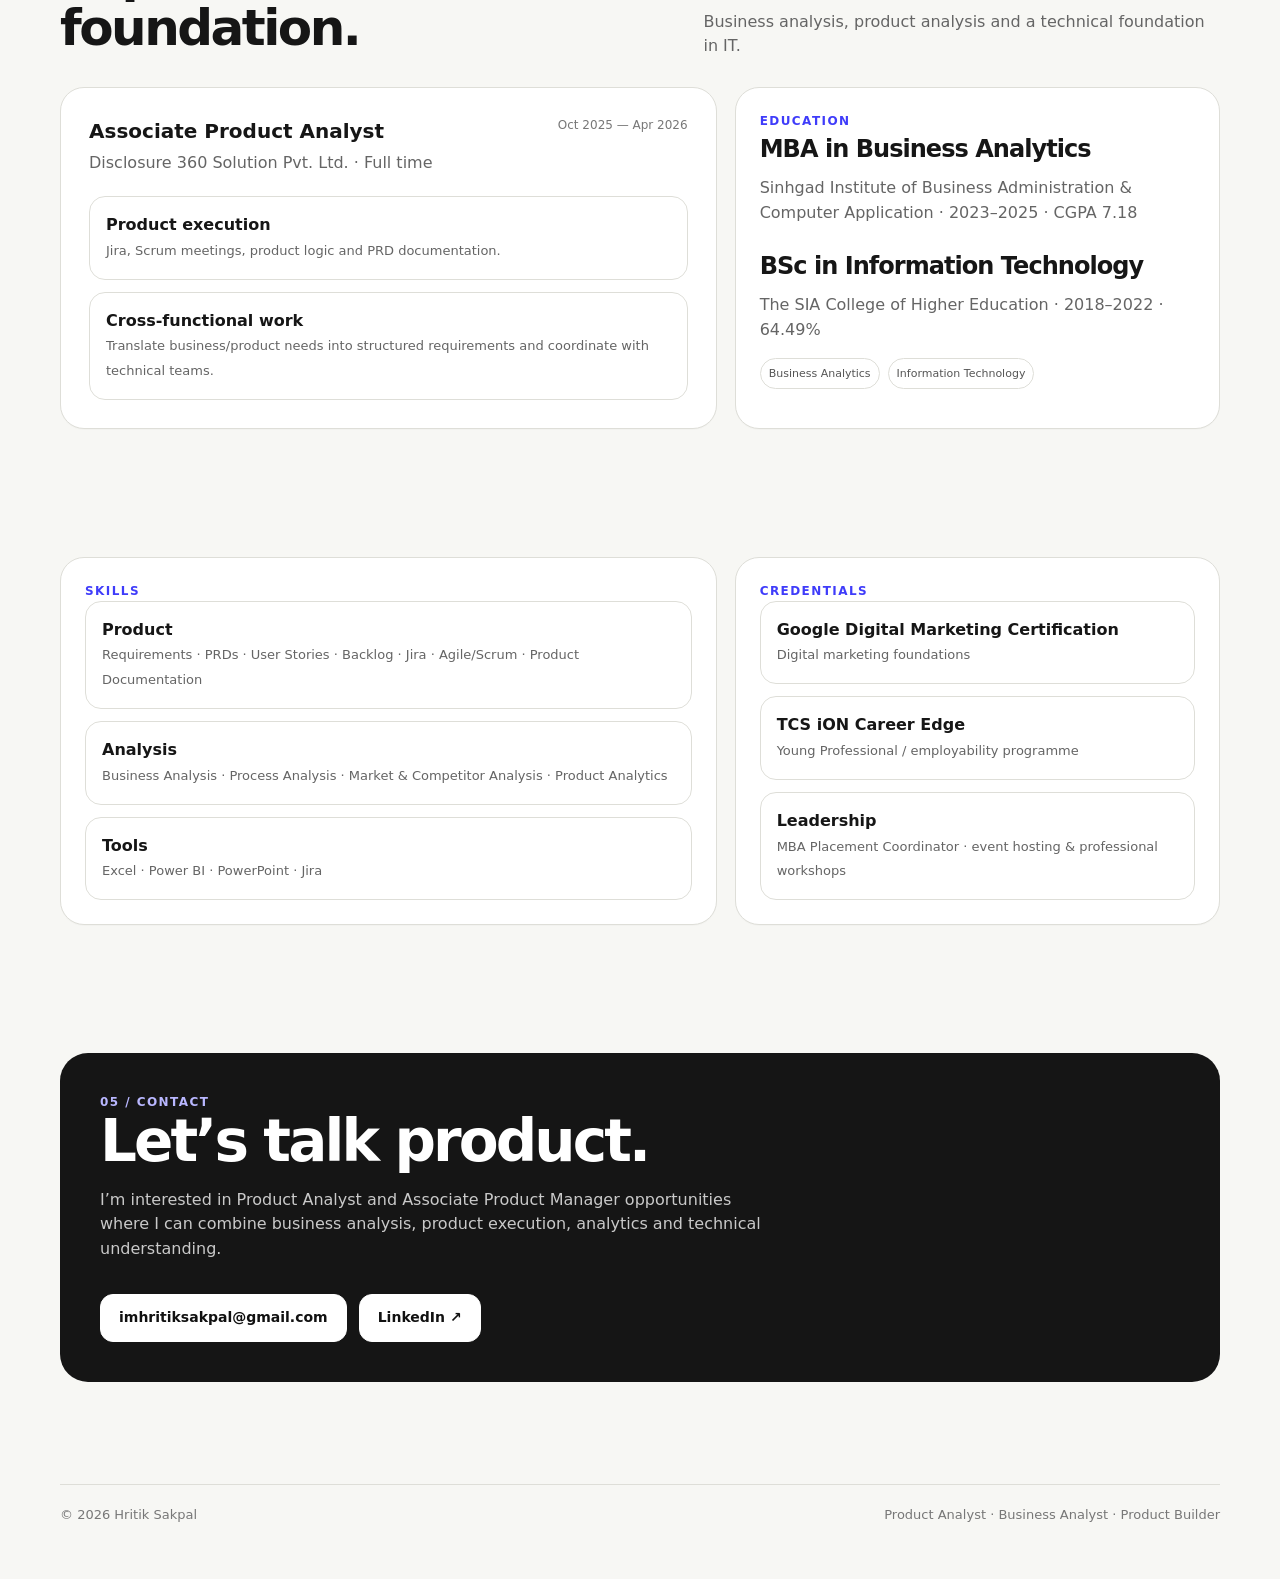
==== commit d7d8f6cf: "Update index.html" ====
--- a/index.html
+++ b/index.html
@@ -155,7 +155,7 @@
   <div class="grid">
     <article class="card project reveal">
       <div class="project-inner">
-        <div class="project-copy"><div class="section-kicker">Flagship case study</div><h3>Notifying.in</h3><p>0→1 event discovery and notification platform for Indian users. Product work spans event/state/category systems, notifications, admin operations, monetisation and the SEO/GEO/AEO layer.</p><div class="tags"><span class="tag">0→1 Product</span><span class="tag">Notifications</span><span class="tag">Admin Systems</span><span class="tag">Monetisation</span><span class="tag">SEO/GEO/AEO</span></div><div class="hero-actions" style="margin-top:20px"><a class="btn primary" href="https://notifying.in" target="_blank" rel="noreferrer">Visit product ↗</a><a class="btn" href="notifying-in.html" aria-label="Read the detailed Notifying.in product case study">Read detailed case study ↗</a></div></div>
+        <div class="project-copy"><div class="section-kicker">Flagship case study</div><h3>Notifying.in</h3><p>Built a privacy-first, zero-login event discovery platform delivering state-wise push notifications (holidays, dry days, regional events) across India. Designed the zero-friction client architecture (localStorage preference mapping) paired with an automated Web Push backend (Service Workers, Render) and an SEO/AEO-optimized search acquisition layer.</p><div class="tags"><span class="tag">0→1 Product</span><span class="tag">Notifications</span><span class="tag">Admin Systems</span><span class="tag">Monetisation</span><span class="tag">SEO/GEO/AEO</span></div><div class="hero-actions" style="margin-top:20px"><a class="btn primary" href="https://notifying.in" target="_blank" rel="noreferrer">Visit product ↗</a><a class="btn" href="notifying-in.html" aria-label="Read the detailed Notifying.in product case study">Read detailed case study ↗</a></div></div>
         <div class="visual"><div class="project-media placeholder" data-image="assets/projects/notifying-in.jpg" data-alt="Notifying.in project screenshot"><div class="media-placeholder"><strong>Notifying.in screenshot</strong>Drop your 16:9 / laptop screenshot into <code>assets/projects/notifying-in.jpg</code></div></div></div>
       </div>
     </article>
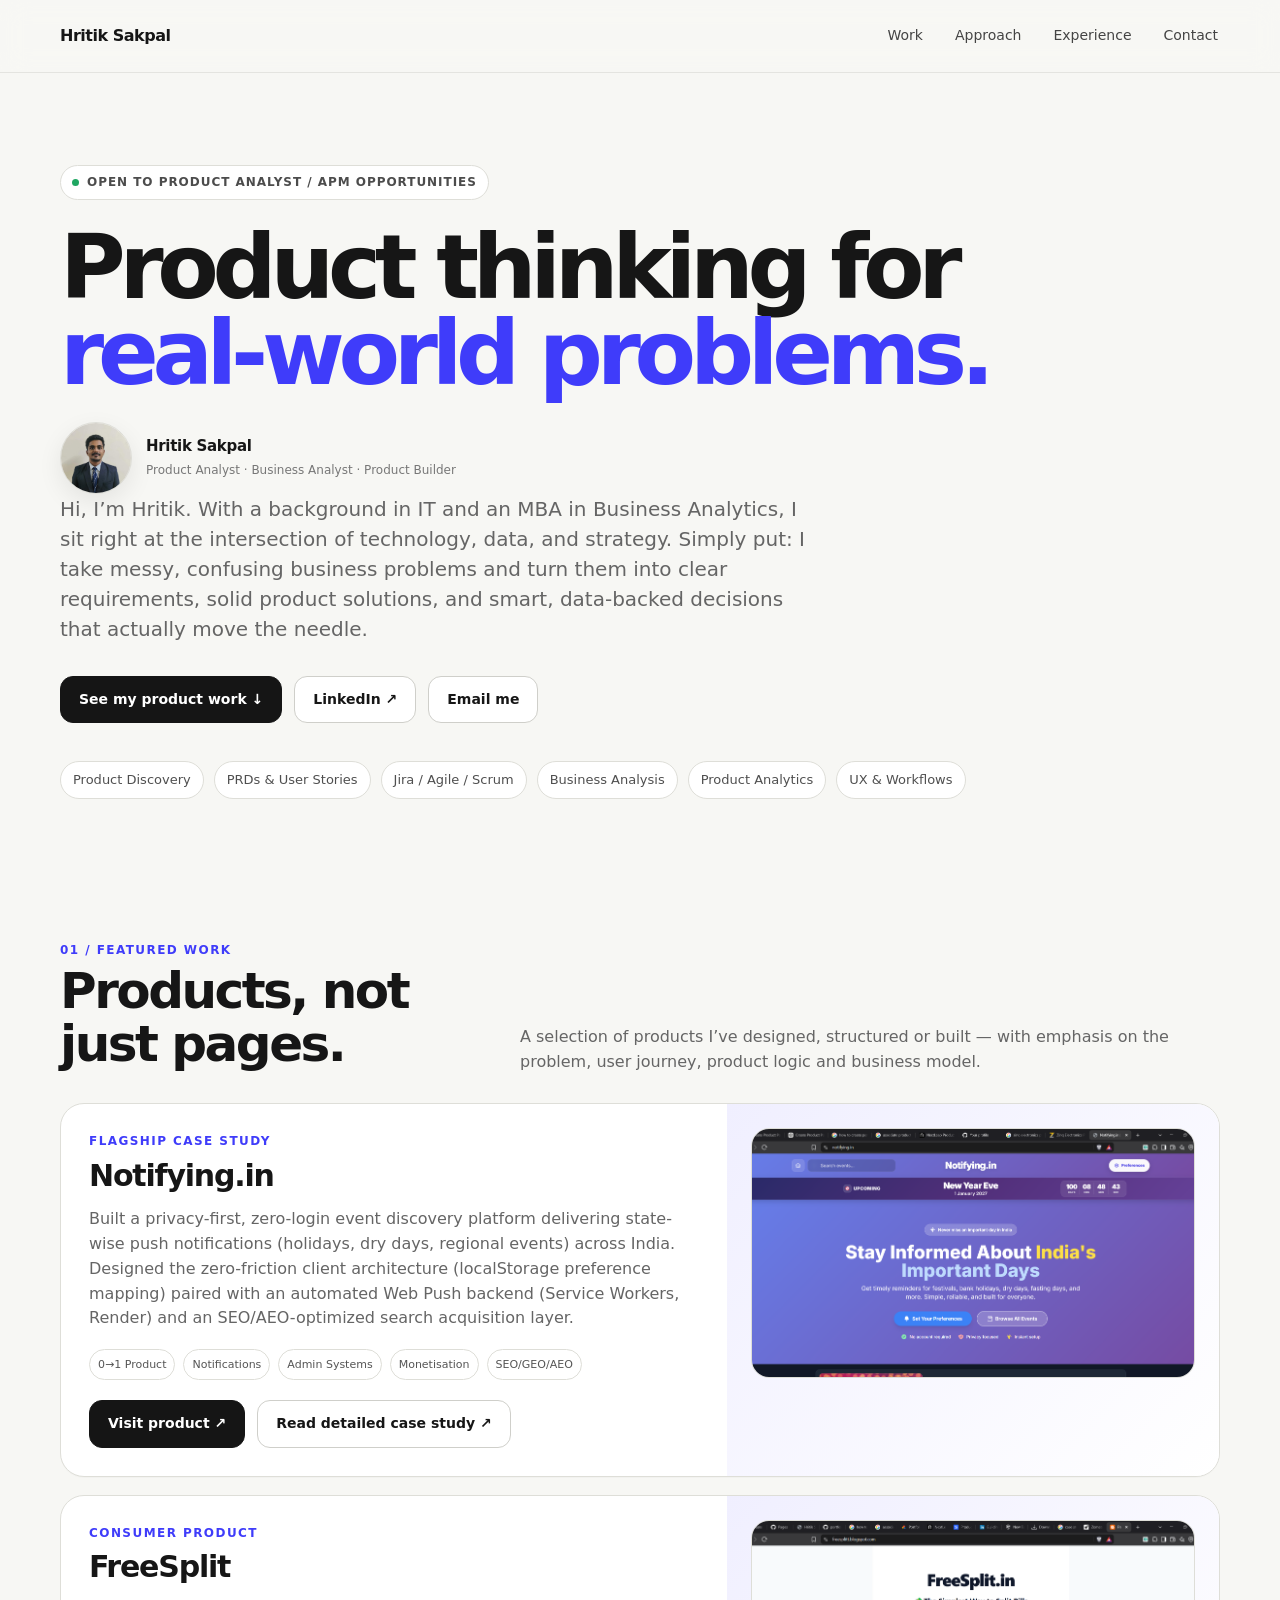
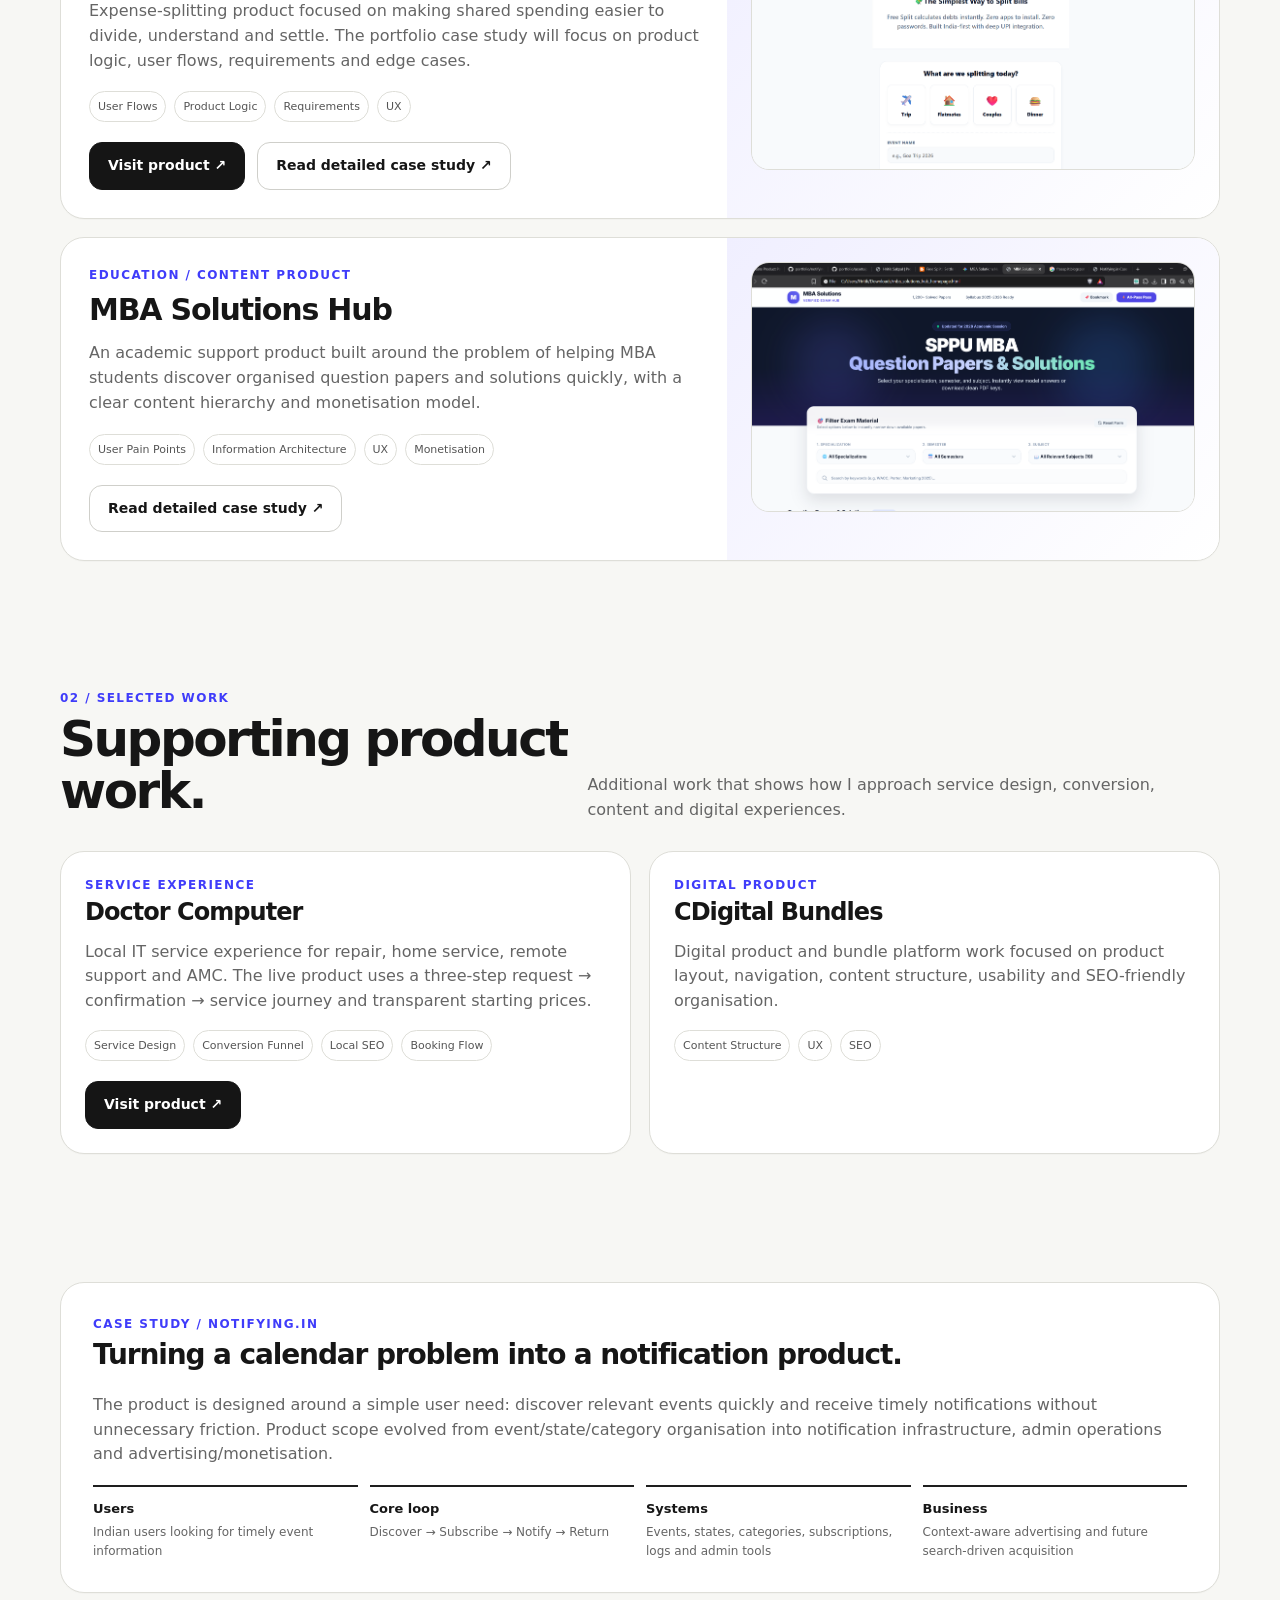
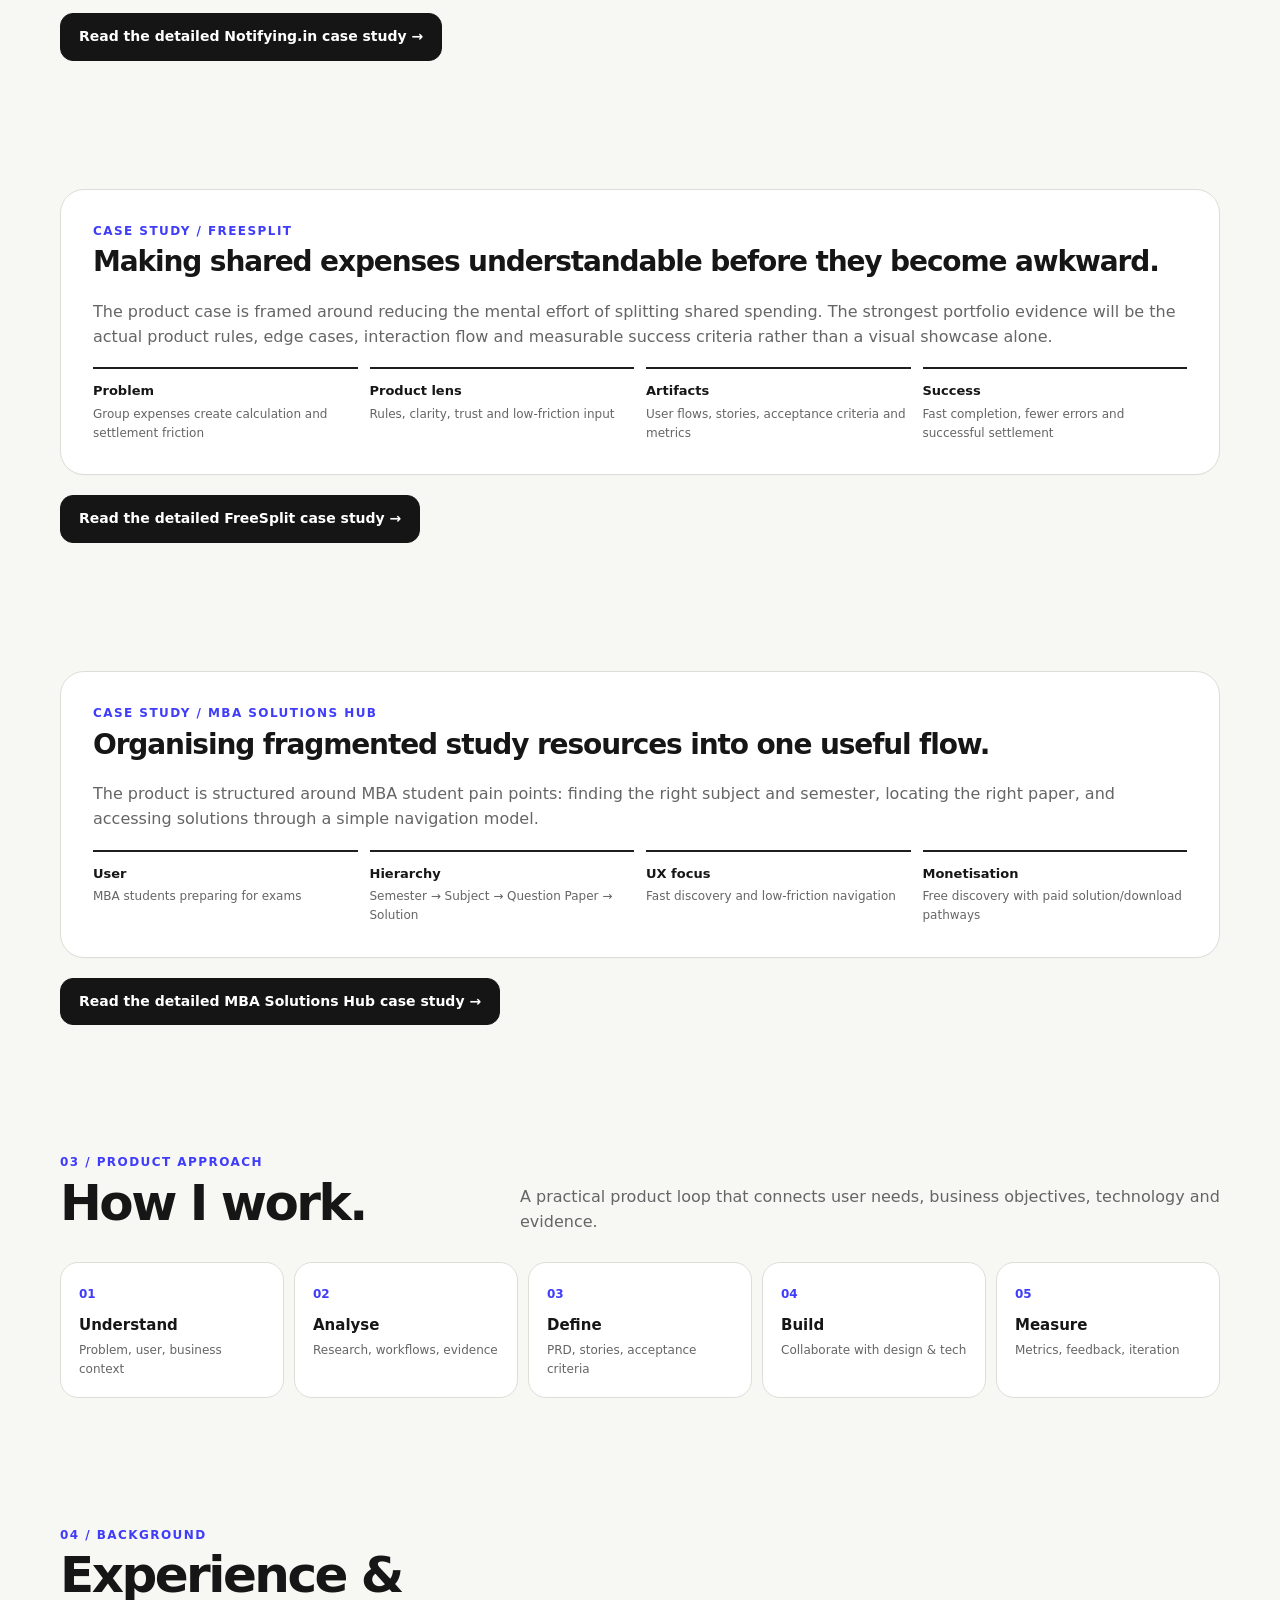
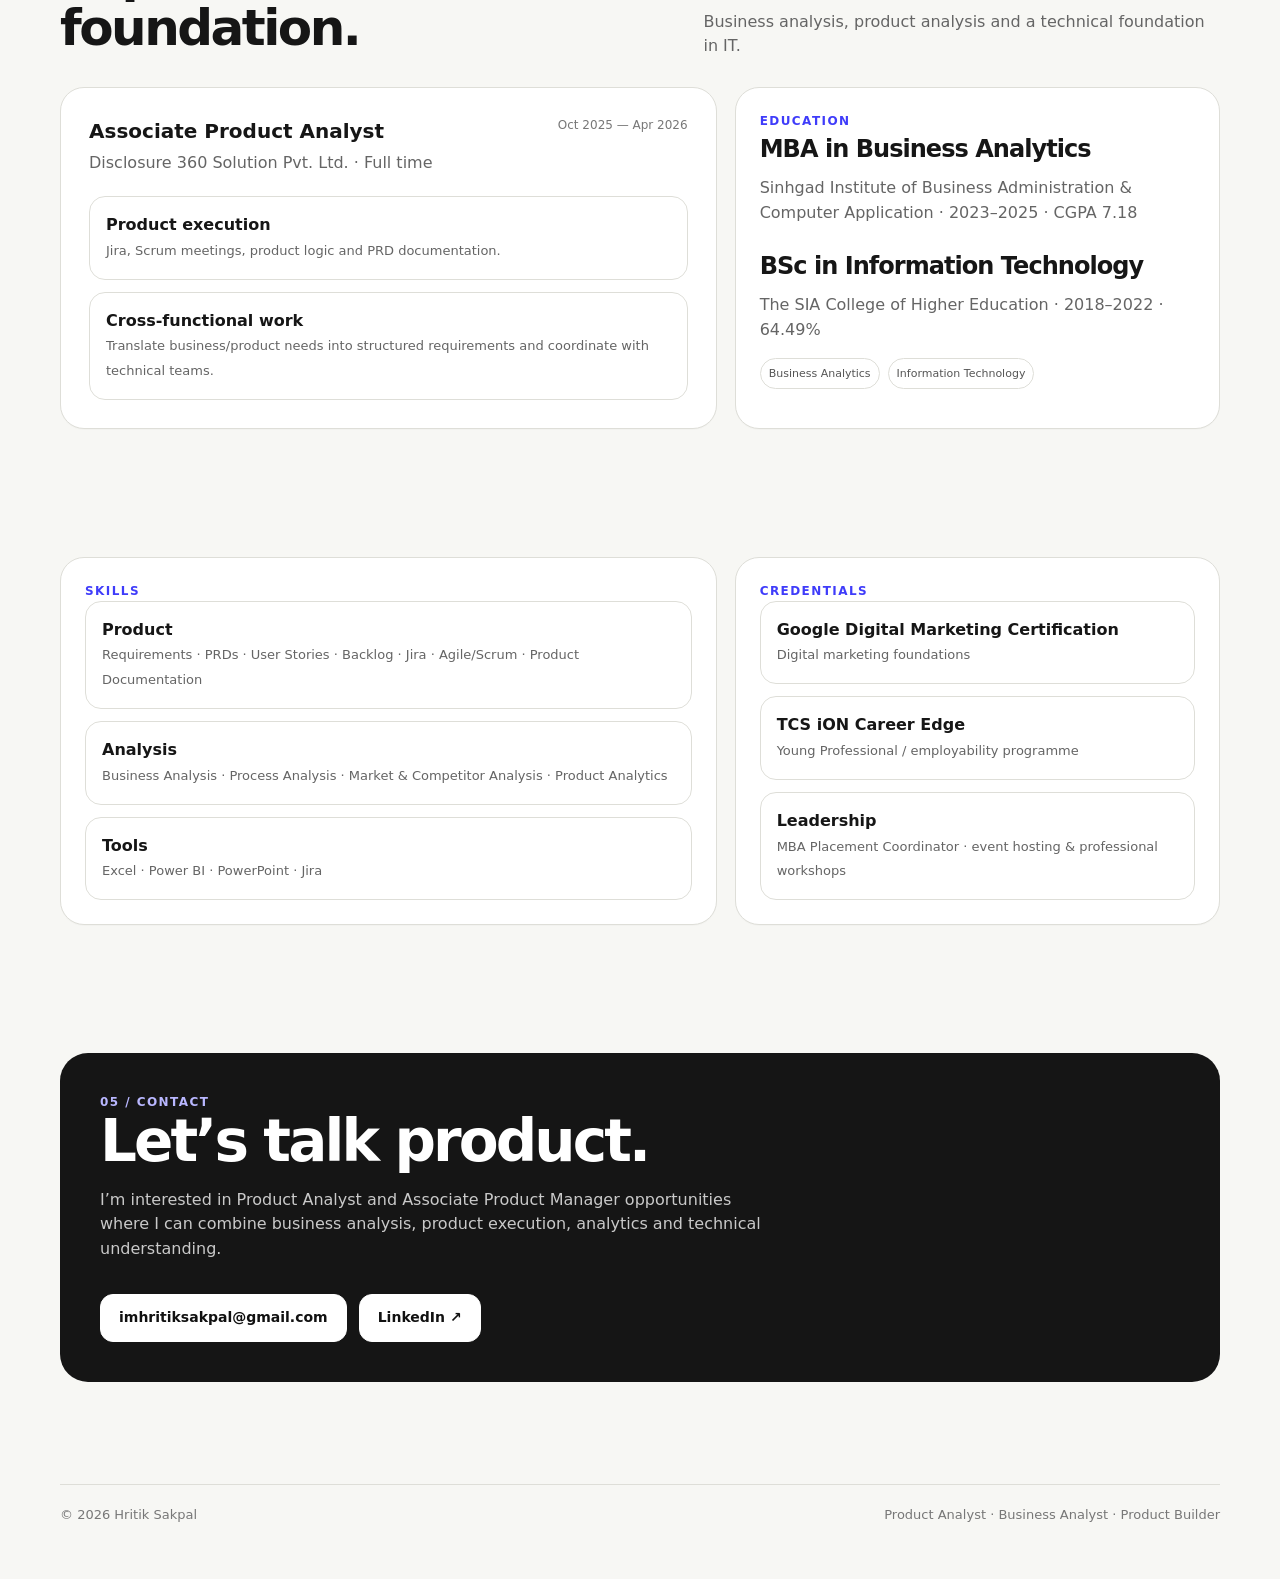
==== commit a72cc893: "Keep portfolio navigation visible on mobile" ====
--- a/index.html
+++ b/index.html
@@ -106,7 +106,7 @@
 <style>
 :root{--bg:#f7f7f4;--surface:#fff;--ink:#161616;--muted:#656565;--line:#deded8;--accent:#3f3cfa;--accent2:#ecebff;--dark:#151515;--shadow:0 18px 60px rgba(0,0,0,.08);--radius:24px}
 *{box-sizing:border-box}html{scroll-behavior:smooth}body{margin:0;background:var(--bg);color:var(--ink);font-family:Inter,ui-sans-serif,system-ui,-apple-system,BlinkMacSystemFont,"Segoe UI",sans-serif;line-height:1.55}a{color:inherit;text-decoration:none}.wrap{width:min(1160px,92vw);margin:0 auto}
-.nav{position:sticky;top:0;z-index:50;background:rgba(247,247,244,.88);backdrop-filter:blur(14px);border-bottom:1px solid rgba(222,222,216,.75)}.navin{height:72px;display:flex;align-items:center;justify-content:space-between}.brand{font-weight:800;letter-spacing:-.03em}.links{display:flex;gap:28px;font-size:14px;color:#444}.links a:hover{color:var(--accent)}
+.nav{position:sticky;top:0;z-index:50;background:rgba(247,247,244,.88);backdrop-filter:blur(14px);border-bottom:1px solid rgba(222,222,216,.75)}.navin{height:72px;display:flex;align-items:center;justify-content:space-between;gap:20px}.brand{font-weight:800;letter-spacing:-.03em;white-space:nowrap}.links{display:flex;align-items:center;justify-content:flex-end;gap:28px;font-size:14px;color:#444;flex-wrap:nowrap}.links a{white-space:nowrap;padding:6px 2px}.links a:hover{color:var(--accent)}section[id]{scroll-margin-top:86px}
 .hero{padding:92px 0 78px}.eyebrow{display:inline-flex;align-items:center;gap:8px;padding:7px 11px;border:1px solid var(--line);border-radius:999px;background:#fff;font-size:12px;font-weight:700;text-transform:uppercase;letter-spacing:.08em;color:#4c4c4c}.eyebrow i{width:7px;height:7px;border-radius:50%;background:#1fa762;display:block}.hero h1{font-size:clamp(48px,7vw,92px);line-height:.96;letter-spacing:-.07em;max-width:980px;margin:24px 0 22px}.hero h1 span{color:var(--accent)}.hero p{font-size:20px;line-height:1.5;color:var(--muted);max-width:760px;margin:0}.hero-actions{display:flex;gap:12px;flex-wrap:wrap;margin-top:32px}.btn{display:inline-flex;align-items:center;justify-content:center;gap:8px;padding:12px 18px;border-radius:13px;border:1px solid #cfcfca;font-weight:700;font-size:14px;background:var(--surface)}.btn.primary{background:var(--dark);color:#fff;border-color:var(--dark)}.btn:hover{transform:translateY(-1px)}
 .strip{display:flex;gap:10px;flex-wrap:wrap;margin-top:38px}.pill{padding:8px 12px;border-radius:999px;border:1px solid var(--line);background:#fff;font-size:13px;color:#4f4f4f}
 .section{padding:64px 0}.section-head{display:flex;justify-content:space-between;align-items:end;gap:20px;margin-bottom:28px}.section-kicker{font-size:12px;font-weight:800;letter-spacing:.12em;text-transform:uppercase;color:var(--accent)}.section h2{font-size:clamp(30px,4vw,50px);letter-spacing:-.05em;line-height:1.05;margin:5px 0}.section-lead{max-width:700px;color:var(--muted);margin:0}
@@ -119,7 +119,7 @@
 footer{padding:38px 0 54px;color:#777;font-size:13px}.foot{display:flex;justify-content:space-between;gap:20px;flex-wrap:wrap;border-top:1px solid var(--line);padding-top:20px}
 .reveal{opacity:0;transform:translateY(14px);transition:opacity .7s ease,transform .7s ease}.reveal.on{opacity:1;transform:none}
 @media(max-width:900px){.project-inner{grid-template-columns:1fr}.featured,.side,.two{grid-column:span 12}.process{grid-template-columns:1fr 1fr}.links{gap:14px}.hero{padding-top:68px}}
-@media(max-width:620px){.navin{height:64px}.links{display:none}.hero h1{font-size:52px}.hero p{font-size:17px}.section{padding:46px 0}.case-grid{grid-template-columns:1fr 1fr}.process{grid-template-columns:1fr}.role{flex-direction:column;gap:6px}}
+@media(max-width:620px){.navin{height:64px;gap:10px}.brand{font-size:13px}.links{display:flex;gap:9px;font-size:11.5px;flex:1;min-width:0;justify-content:flex-end}.links a{padding:6px 2px}.hero h1{font-size:52px}.hero p{font-size:17px}.section{padding:46px 0}.case-grid{grid-template-columns:1fr 1fr}.process{grid-template-columns:1fr}.role{flex-direction:column;gap:6px}}
 
 .profile-row{display:flex;align-items:center;gap:14px;margin-top:26px}
 .profile-image{width:72px;height:72px;border-radius:50%;object-fit:cover;display:block;border:1px solid var(--line);background:#fff;box-shadow:0 8px 24px rgba(0,0,0,.08)}
@@ -138,7 +138,7 @@
 
 </head>
 <body>
-<header class="nav"><div class="wrap navin"><a class="brand" href="#top">Hritik Sakpal</a><nav class="links"><a href="#work">Work</a><a href="#approach">Approach</a><a href="#experience">Experience</a><a href="#contact">Contact</a></nav></div></header>
+<header class="nav"><div class="wrap navin"><a class="brand" href="#top" aria-label="Hritik Sakpal — home">Hritik Sakpal</a><nav class="links" aria-label="Primary navigation"><a href="#work">Work</a><a href="#approach">Approach</a><a href="#experience">Experience</a><a href="#contact">Contact</a></nav></div></header>
 <!-- Profile image source: upload your photo as assets/profile.jpg. Replace the file to update the homepage profile photo. -->
 <main id="top">
 <section class="hero wrap reveal">
